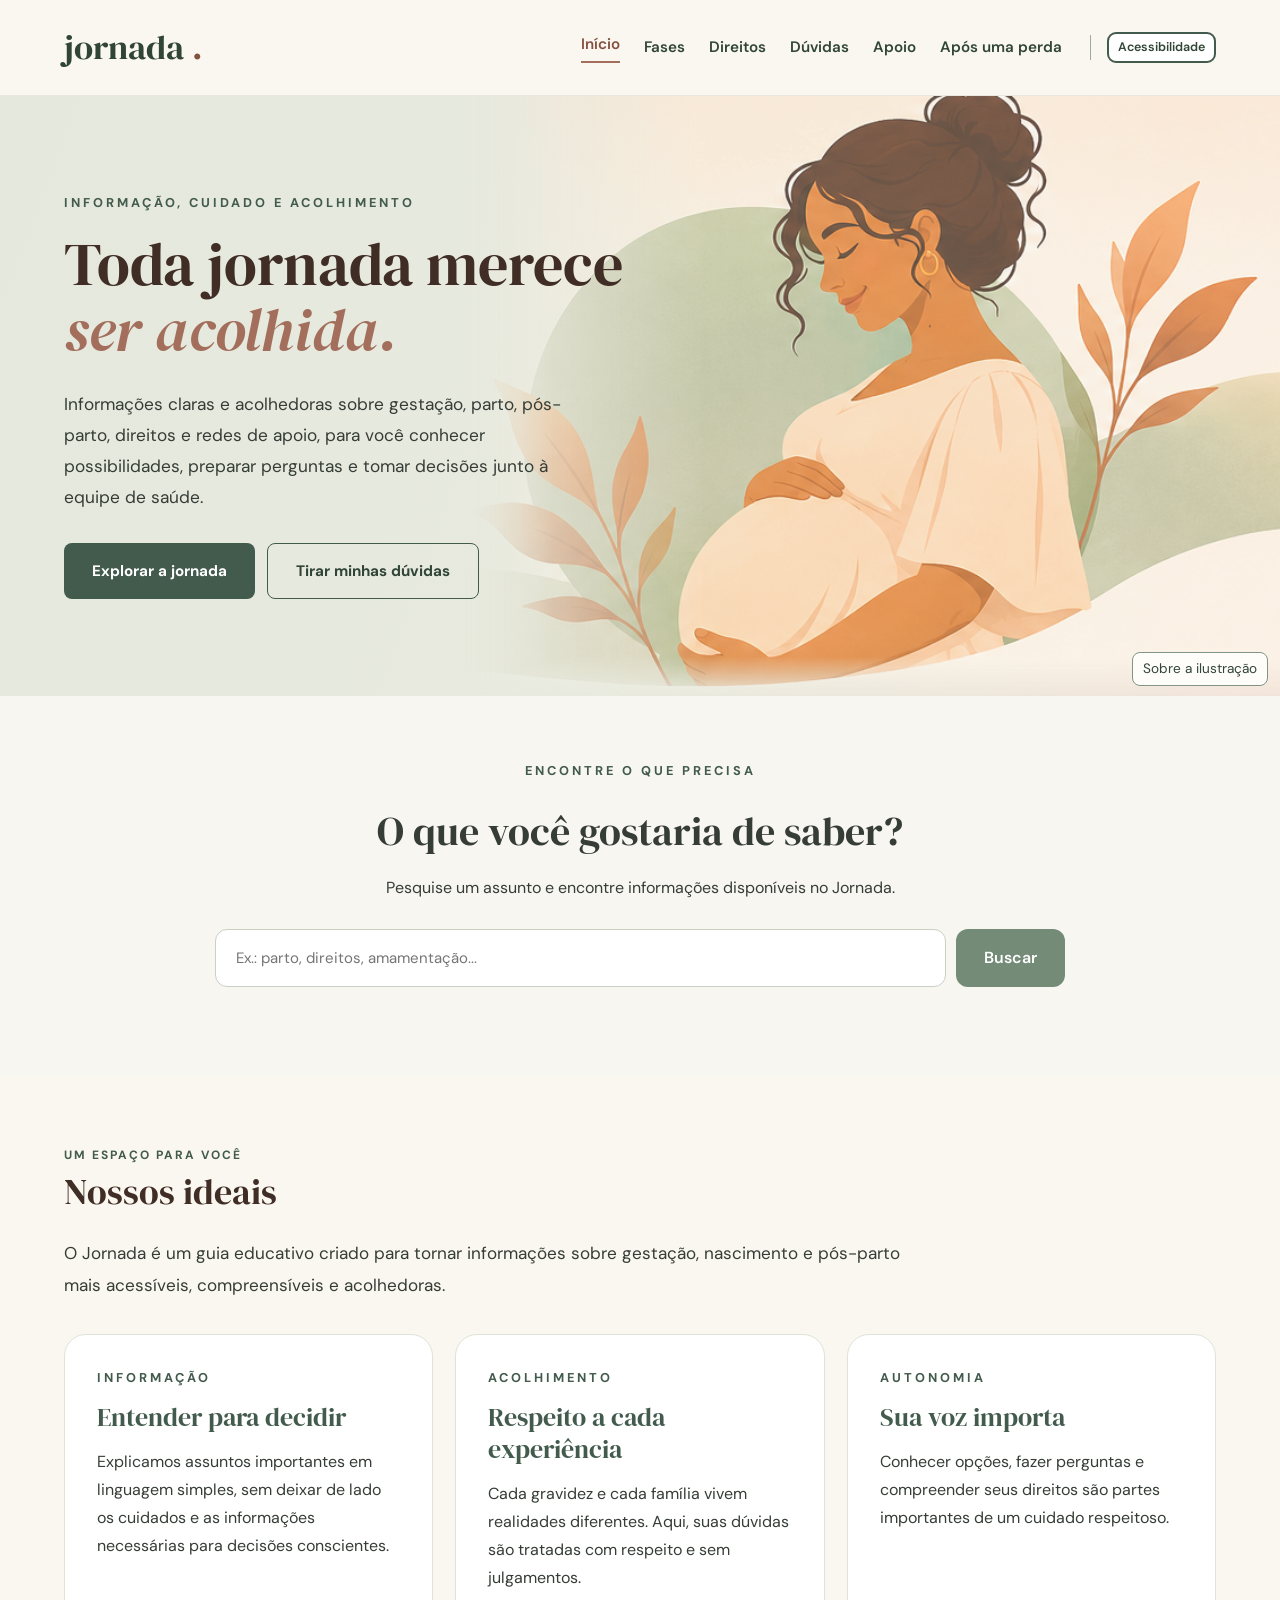
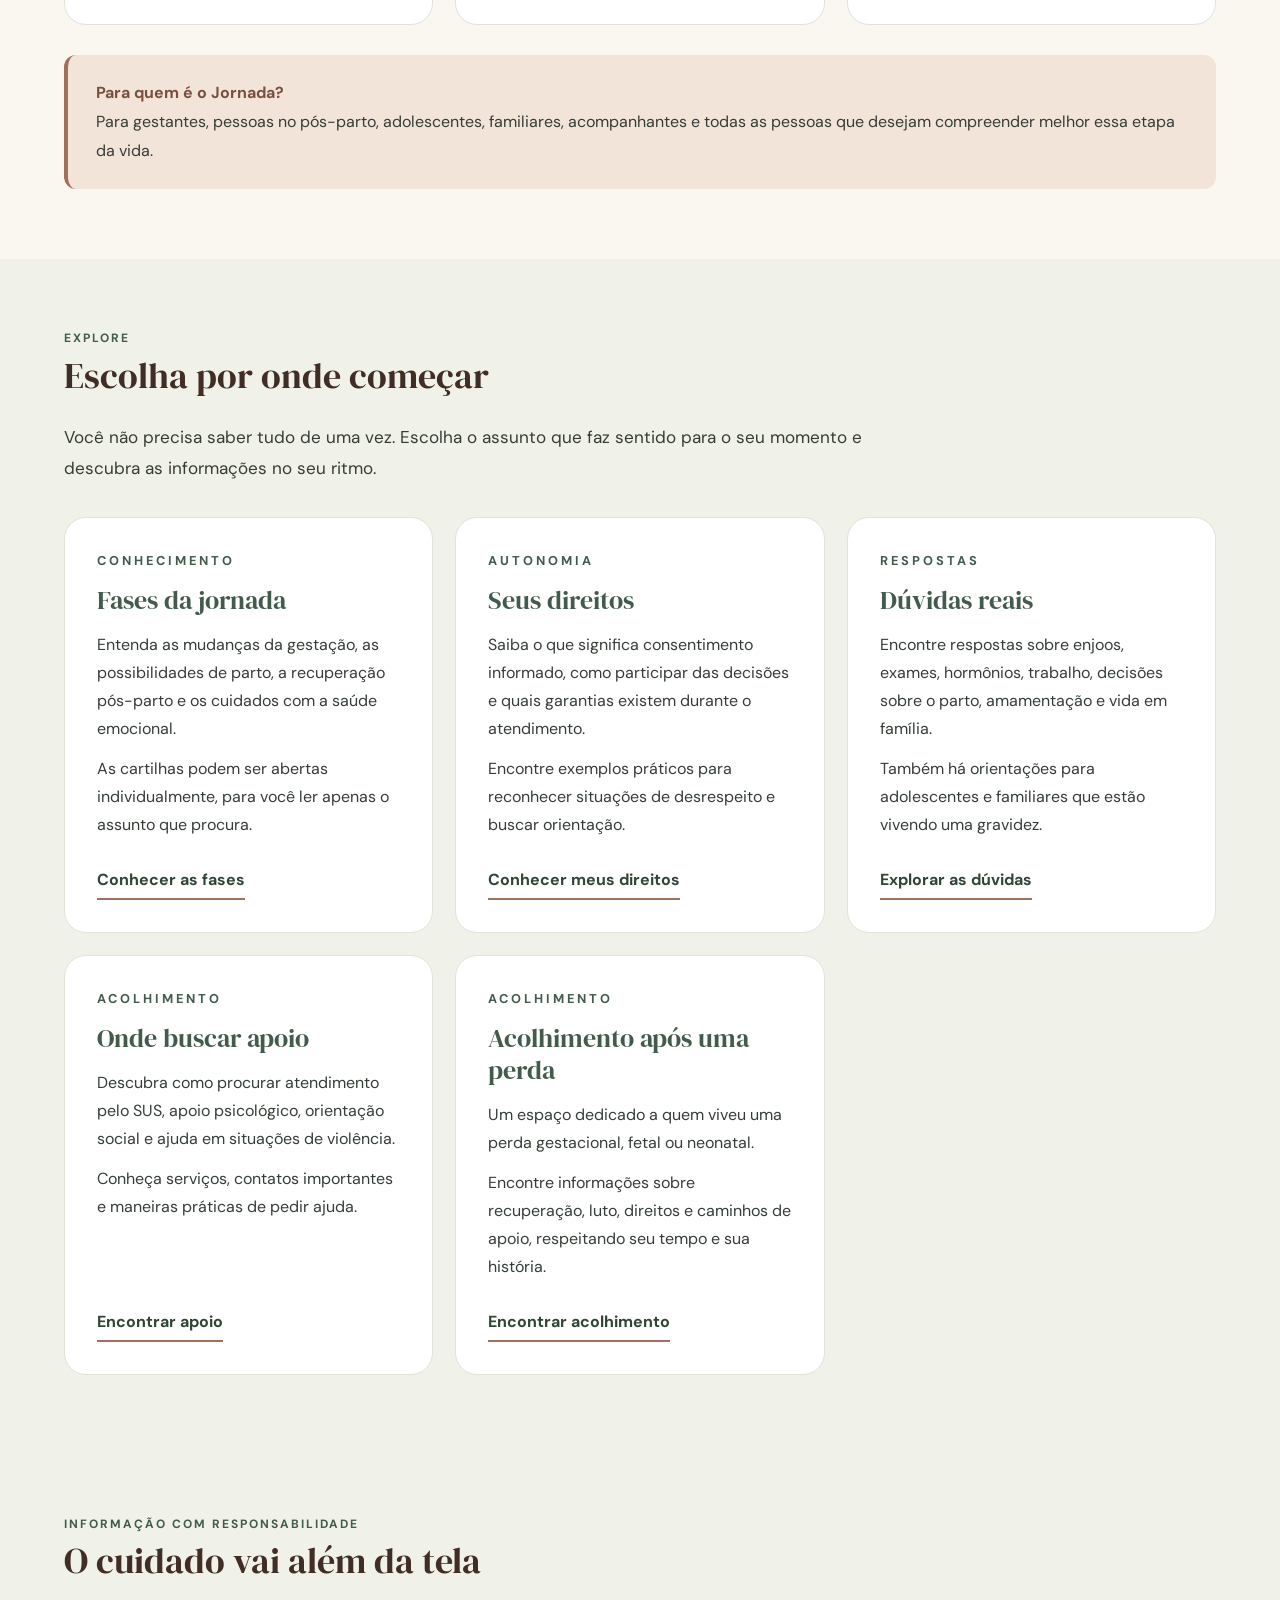
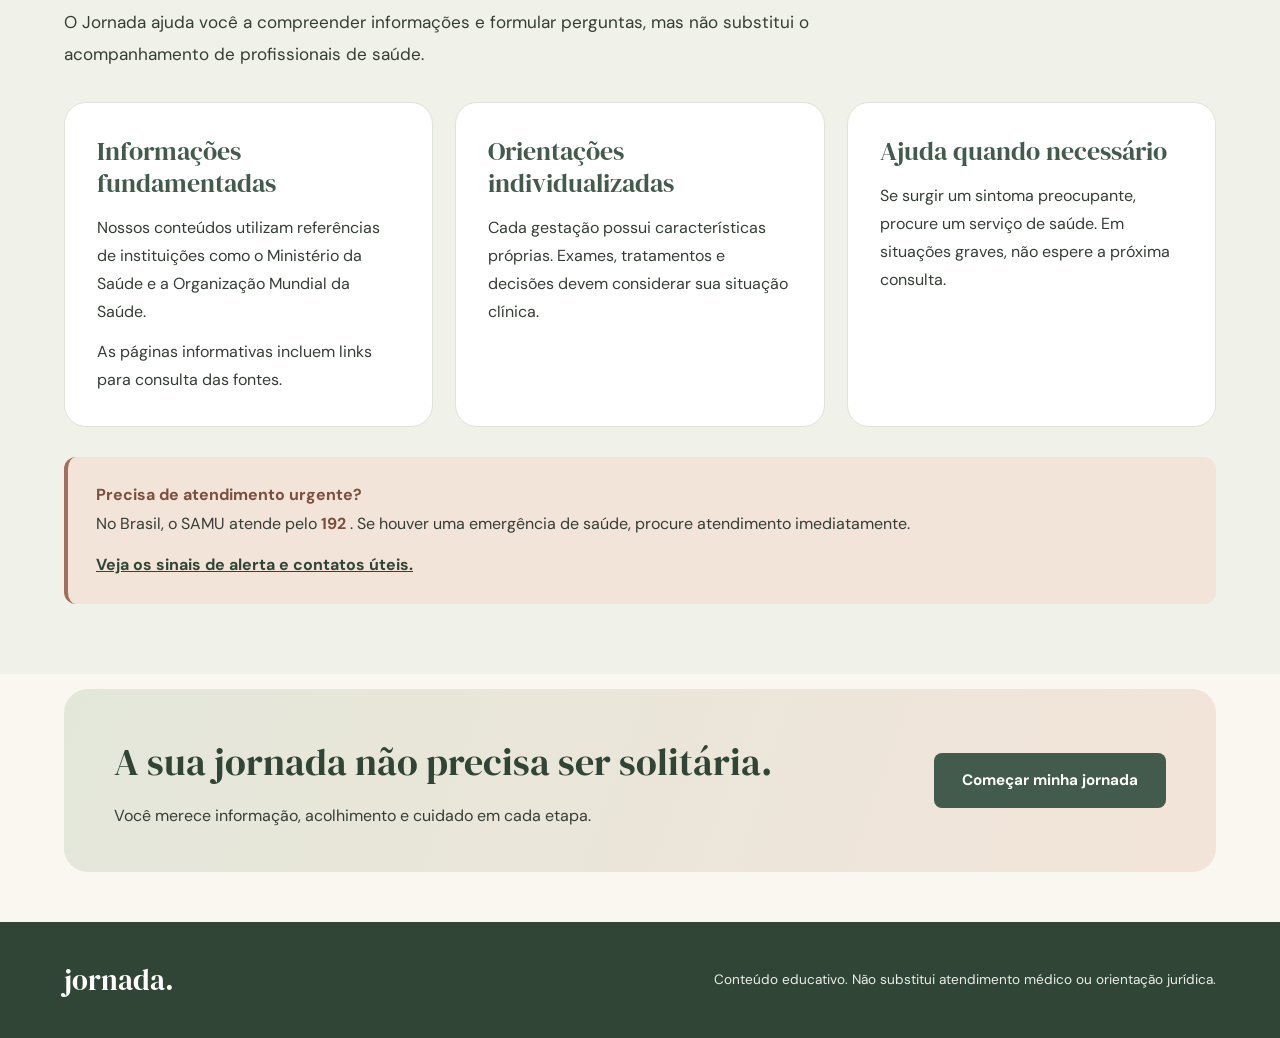
==== index.html @ 292ba628 "Add files via upload" ====
<!DOCTYPE html>
<html lang="pt-BR">
 <head>
  <meta charset="utf-8"/>
  <meta content="width=device-width, initial-scale=1.0" name="viewport"/>
  <meta content="Jornada: um espa&ccedil;o acolhedor para entender a gesta&ccedil;&atilde;o, o parto, o p&oacute;s-parto, conhecer seus direitos e encontrar apoio." name="description"/>
  <title>
   Jornada | Informa&ccedil;&atilde;o e acolhimento
  </title>
  <link href="https://fonts.googleapis.com" rel="preconnect"/>
  <link crossorigin="" href="https://fonts.gstatic.com" rel="preconnect"/>
  <link href="https://fonts.googleapis.com/css2?family=DM+Sans:wght@400;500;600;700&amp;family=DM+Serif+Display:ital@0;1&amp;display=swap" rel="stylesheet"/>
  <link href="css/style.css" rel="stylesheet"/>
  <script defer="" src="js/main.js">
  </script>
 </head>
 <body>
  <a class="pular-conteudo" href="#conteudo">
   Pular para o conte&uacute;do
  </a>
  <header class="topo">
   <div class="container cabecalho">
    <a class="logo" href="index.html">
     jornada
     <span>
      .
     </span>
    </a>
    <nav aria-label="Menu principal" class="menu">
     <a aria-current="page" href="index.html">
      In&iacute;cio
     </a>
     <a href="fases.html">
      Fases
     </a>
     <a href="direitos.html">
      Direitos
     </a>
     <a href="duvidas.html">
      D&uacute;vidas
     </a>
     <a href="apoio.html">
      Apoio
     </a>
     <a href="perda.html">
      Ap&oacute;s uma perda
     </a>
    </nav>
    <button aria-controls="painel-acessibilidade" aria-expanded="false" class="botao-acessibilidade" type="button">
     Acessibilidade
    </button>
   </div>
  </header>
  <section aria-label="Prefer&ecirc;ncias de acessibilidade" class="painel-acessibilidade" hidden="" id="painel-acessibilidade">
   <div class="container painel-acessibilidade-conteudo">
    <strong>
     Prefer&ecirc;ncias de acessibilidade
    </strong>
    <div class="painel-acessibilidade-opcoes">
     <button data-tamanho="normal" type="button">
      Texto normal
     </button>
     <button data-tamanho="maior" type="button">
      Texto maior
     </button>
     <button data-tamanho="extra" type="button">
      Texto extra
     </button>
     <button aria-pressed="false" id="alternar-contraste" type="button">
      Alto contraste
     </button>
    </div>
   </div>
  </section>
  <main id="conteudo">
   <section class="hero">
    <details class="descricao-ilustracao">
     <summary>
      Sobre a ilustra&ccedil;&atilde;o
     </summary>
     <p>
      Ilustra&ccedil;&atilde;o em aquarela sobre cuidado e maternidade.
     </p>
    </details>

    <div class="container hero-conteudo">
     <div class="hero-texto">
      <p class="etiqueta">
       INFORMA&Ccedil;&Atilde;O, CUIDADO E ACOLHIMENTO
      </p>
      <h1>
       Toda jornada merece
       <em>
        ser acolhida.
       </em>
      </h1>
      <p class="hero-descricao">
       Informa&ccedil;&otilde;es claras e acolhedoras sobre gesta&ccedil;&atilde;o, parto, p&oacute;s-parto, direitos e redes de apoio, para voc&ecirc; conhecer possibilidades, preparar perguntas e tomar decis&otilde;es junto &agrave; equipe de sa&uacute;de.
      </p>
      <div class="hero-botoes">
       <a class="botao botao-primario" href="fases.html">
        Explorar a jornada
       </a>
       <a class="botao botao-secundario" href="duvidas.html">
        Tirar minhas d&uacute;vidas
       </a>
      </div>
     </div>

     <div class="hero-imagem">
      <img alt="Ilustra&ccedil;&atilde;o acolhedora que representa a maternidade e o cuidado durante a jornada." src="assets/ilustracao-jornada.png" title="Ilustra&ccedil;&atilde;o em aquarela sobre cuidado e maternidade."/>
     </div>
    </div>
   </section>

   <section aria-labelledby="titulo-busca" class="secao-busca">
    <div class="container busca-conteudo">
     <p class="etiqueta">
      ENCONTRE O QUE PRECISA
     </p>
     <h2 id="titulo-busca">
      O que voc&ecirc; gostaria de saber?
     </h2>
     <p>
      Pesquise um assunto e encontre informa&ccedil;&otilde;es
          dispon&iacute;veis no Jornada.
     </p>
     <form class="form-busca" id="form-busca" role="search">
      <label class="sr-only" for="campo-busca">
       Pesquisar assuntos
      </label>
      <input autocomplete="off" id="campo-busca" name="busca" placeholder="Ex.: parto, direitos, amamenta&ccedil;&atilde;o..." required="" type="search"/>
      <button type="submit">
       Buscar
      </button>
     </form>
     <div aria-live="polite" class="resultados-busca" id="resultados-busca">
     </div>
    </div>
   </section>

   <section class="secao-interna" id="sobre">
    <div class="container">
     <div class="titulo-secao">
      <div>
       <p class="etiqueta">
        UM ESPA&Ccedil;O PARA VOC&Ecirc;
       </p>
       <h2>
        Nossos ideais
       </h2>
      </div>
     </div>
     <p class="introducao-secao">
      O Jornada &eacute; um guia educativo criado
          para tornar informa&ccedil;&otilde;es sobre gesta&ccedil;&atilde;o,
          nascimento e p&oacute;s-parto mais acess&iacute;veis,
          compreens&iacute;veis e acolhedoras.
     </p>
     <div class="grade-interna">
      <article class="card-interno">
       <p class="etiqueta">
        INFORMA&Ccedil;&Atilde;O
       </p>
       <h3>
        Entender para decidir
       </h3>
       <p>
        Explicamos assuntos importantes
              em linguagem simples, sem deixar
              de lado os cuidados e as informa&ccedil;&otilde;es
              necess&aacute;rias para decis&otilde;es conscientes.
       </p>
      </article>

      <article class="card-interno">
       <p class="etiqueta">
        ACOLHIMENTO
       </p>
       <h3>
        Respeito a cada experi&ecirc;ncia
       </h3>
       <p>
        Cada gravidez e cada fam&iacute;lia
              vivem realidades diferentes.
              Aqui, suas d&uacute;vidas s&atilde;o tratadas
              com respeito e sem julgamentos.
       </p>
      </article>

      <article class="card-interno">
       <p class="etiqueta">
        AUTONOMIA
       </p>
       <h3>
        Sua voz importa
       </h3>
       <p>
        Conhecer op&ccedil;&otilde;es, fazer perguntas
              e compreender seus direitos
              s&atilde;o partes importantes
              de um cuidado respeitoso.
       </p>
      </article>
     </div>

     <div class="nota-interna">
      <strong>
       Para quem &eacute; o Jornada?
      </strong>
      <p>
       Para gestantes, pessoas no p&oacute;s-parto,
            adolescentes, familiares, acompanhantes
            e todas as pessoas que desejam compreender
            melhor essa etapa da vida.
      </p>
     </div>
    </div>
   </section>

   <section class="secao-interna secao-fundo" id="explorar">
    <div class="container">
     <div class="titulo-secao">
      <div>
       <p class="etiqueta">
        EXPLORE
       </p>
       <h2>
        Escolha por onde come&ccedil;ar
       </h2>
      </div>
     </div>
     <p class="introducao-secao">
      Voc&ecirc; n&atilde;o precisa saber tudo de uma vez.
          Escolha o assunto que faz sentido
          para o seu momento e descubra
          as informa&ccedil;&otilde;es no seu ritmo.
     </p>
     <div class="grade-interna">
      <article class="card-interno">
       <p class="etiqueta">
        CONHECIMENTO
       </p>
       <h3>
        Fases da jornada
       </h3>
       <p>
        Entenda as mudan&ccedil;as da gesta&ccedil;&atilde;o,
              as possibilidades de parto,
              a recupera&ccedil;&atilde;o p&oacute;s-parto
              e os cuidados com a sa&uacute;de emocional.
       </p>
       <p>
        As cartilhas podem ser abertas
              individualmente, para voc&ecirc; ler
              apenas o assunto que procura.
       </p>
       <a class="link-interno" href="fases.html">
        Conhecer as fases
       </a>
      </article>

      <article class="card-interno">
       <p class="etiqueta">
        AUTONOMIA
       </p>
       <h3>
        Seus direitos
       </h3>
       <p>
        Saiba o que significa consentimento
              informado, como participar
              das decis&otilde;es e quais garantias
              existem durante o atendimento.
       </p>
       <p>
        Encontre exemplos pr&aacute;ticos
              para reconhecer situa&ccedil;&otilde;es
              de desrespeito e buscar orienta&ccedil;&atilde;o.
       </p>
       <a class="link-interno" href="direitos.html">
        Conhecer meus direitos
       </a>
      </article>

      <article class="card-interno">
       <p class="etiqueta">
        RESPOSTAS
       </p>
       <h3>
        D&uacute;vidas reais
       </h3>
       <p>
        Encontre respostas sobre enjoos,
              exames, horm&ocirc;nios, trabalho,
              decis&otilde;es sobre o parto,
              amamenta&ccedil;&atilde;o e vida em fam&iacute;lia.
       </p>
       <p>
        Tamb&eacute;m h&aacute; orienta&ccedil;&otilde;es para
              adolescentes e familiares
              que est&atilde;o vivendo uma gravidez.
       </p>
       <a class="link-interno" href="duvidas.html">
        Explorar as d&uacute;vidas
       </a>
      </article>

      <article class="card-interno">
       <p class="etiqueta">
        ACOLHIMENTO
       </p>
       <h3>
        Onde buscar apoio
       </h3>
       <p>
        Descubra como procurar atendimento
              pelo SUS, apoio psicol&oacute;gico,
              orienta&ccedil;&atilde;o social e ajuda
              em situa&ccedil;&otilde;es de viol&ecirc;ncia.
       </p>
       <p>
        Conhe&ccedil;a servi&ccedil;os, contatos
              importantes e maneiras pr&aacute;ticas
              de pedir ajuda.
       </p>
       <a class="link-interno" href="apoio.html">
        Encontrar apoio
       </a>
      </article>

      <article class="card-interno">
       <p class="etiqueta">
        ACOLHIMENTO
       </p>
       <h3>
        Acolhimento ap&oacute;s uma perda
       </h3>
       <p>
        Um espa&ccedil;o dedicado a quem viveu
              uma perda gestacional, fetal ou neonatal.
       </p>
       <p>
        Encontre informa&ccedil;&otilde;es sobre recupera&ccedil;&atilde;o,
              luto, direitos e caminhos de apoio,
              respeitando seu tempo e sua hist&oacute;ria.
       </p>
       <a class="link-interno" href="perda.html">
        Encontrar acolhimento
       </a>
      </article>
     </div>
    </div>
   </section>

   <section class="secao-interna secao-fundo" id="cuidados">
    <div class="container">
     <div class="titulo-secao">
      <div>
       <p class="etiqueta">
        INFORMA&Ccedil;&Atilde;O COM RESPONSABILIDADE
       </p>
       <h2>
        O cuidado vai al&eacute;m da tela
       </h2>
      </div>
     </div>
     <p class="introducao-secao">
      O Jornada ajuda voc&ecirc; a compreender
          informa&ccedil;&otilde;es e formular perguntas,
          mas n&atilde;o substitui o acompanhamento
          de profissionais de sa&uacute;de.
     </p>
     <div class="grade-interna">
      <article class="card-interno">
       <h3>
        Informa&ccedil;&otilde;es fundamentadas
       </h3>
       <p>
        Nossos conte&uacute;dos utilizam
              refer&ecirc;ncias de institui&ccedil;&otilde;es
              como o Minist&eacute;rio da Sa&uacute;de
              e a Organiza&ccedil;&atilde;o Mundial da Sa&uacute;de.
       </p>
       <p>
        As p&aacute;ginas informativas incluem
              links para consulta das fontes.
       </p>
      </article>

      <article class="card-interno">
       <h3>
        Orienta&ccedil;&otilde;es individualizadas
       </h3>
       <p>
        Cada gesta&ccedil;&atilde;o possui caracter&iacute;sticas
              pr&oacute;prias. Exames, tratamentos
              e decis&otilde;es devem considerar
              sua situa&ccedil;&atilde;o cl&iacute;nica.
       </p>
      </article>

      <article class="card-interno">
       <h3>
        Ajuda quando necess&aacute;rio
       </h3>
       <p>
        Se surgir um sintoma preocupante,
              procure um servi&ccedil;o de sa&uacute;de.
              Em situa&ccedil;&otilde;es graves, n&atilde;o espere
              a pr&oacute;xima consulta.
       </p>
      </article>
     </div>

     <div class="nota-interna">
      <strong>
       Precisa de atendimento urgente?
      </strong>
      <p>
       No Brasil, o SAMU atende pelo
       <strong>
        192
       </strong>
       .
            Se houver uma emerg&ecirc;ncia de sa&uacute;de,
            procure atendimento imediatamente.
      </p>
      <p>
       <a href="apoio.html#urgencias">
        Veja os sinais de alerta e contatos &uacute;teis.
       </a>
      </p>
     </div>
    </div>
   </section>

   <section class="faixa-acolhimento">
    <div class="container faixa-conteudo">
     <div>
      <h2>
       A sua jornada n&atilde;o precisa ser solit&aacute;ria.
      </h2>
      <p>
       Voc&ecirc; merece informa&ccedil;&atilde;o,
            acolhimento e cuidado
            em cada etapa.
      </p>
     </div>
     <a class="botao botao-primario" href="fases.html">
      Come&ccedil;ar minha jornada
     </a>
    </div>
   </section>
  </main>
  <footer class="rodape">
   <div class="container">
    <p class="rodape-logo">
     jornada.
    </p>
    <p>
     Conte&uacute;do educativo. N&atilde;o substitui
        atendimento m&eacute;dico ou orienta&ccedil;&atilde;o jur&iacute;dica.
    </p>
   </div>
  </footer>
  <button aria-label="Voltar ao topo da p&aacute;gina" class="voltar-topo" id="voltar-topo" title="Voltar ao topo" type="button">
   <svg aria-hidden="true" fill="none" height="22" stroke="currentColor" stroke-linecap="round" stroke-linejoin="round" stroke-width="2" viewbox="0 0 24 24" width="22">
    <path d="M12 19V5">
    </path>
    <path d="m5 12 7-7 7 7">
    </path>
   </svg>
  </button>
 </body>
</html>
---- css/style.css ----
@import url('https://fonts.googleapis.com/css2?family=DM+Sans:wght@400;500;600;700&family=DM+Serif+Display&display=swap');

:root {

  --creme: #FAF7F0;

  --verde: #425B4D;

  --verde-escuro: #304536;

  --verde-claro: #E5E8DD;

  --argila: #A36F5C;

  --argila-clara: #F3E4D9;

  --texto: #353D36;

  --branco: #FFFFFF;

}

* {

  margin: 0;

  padding: 0;

  box-sizing: border-box;

}

html {

  scroll-behavior: smooth;

}

body {

  font-family: 'DM Sans', Arial, sans-serif;

  background: var(--creme);

  color: var(--texto);

  line-height: 1.6;

}

a {

  color: inherit;

}

button,

a,

summary {

  -webkit-tap-highlight-color: transparent;

}

a:focus-visible,

button:focus-visible,

summary:focus-visible {

  outline: 3px solid var(--argila);

  outline-offset: 4px;

}

.container {

  width: 90%;

  max-width: 1320px;

  margin: 0 auto;

}

.pular-conteudo {

  position: absolute;

  top: -100px;

  left: 15px;

  z-index: 1000;

  padding: 12px 18px;

  background: var(--verde-escuro);

  color: var(--branco);

  border-radius: 8px;

}

.pular-conteudo:focus {

  top: 15px;

}

/* Cabeçalho */

.topo {

  background: var(--creme);

  border-bottom: 1px solid #E9E7DE;

}

.cabecalho {

  display: flex;

  align-items: center;

  justify-content: space-between;

  gap: 30px;

  min-height: 95px;

}

.logo {

  font-family: 'DM Serif Display', Georgia, serif;

  font-size: 2.2rem;

  color: var(--verde-escuro);

  text-decoration: none;

  white-space: nowrap;

}

.logo span {

  color: var(--argila);

}

.menu {

  display: flex;

  align-items: center;

  flex-wrap: wrap;

  gap: 35px;

}

.menu a {

  font-size: 0.95rem;

  font-weight: 600;

  color: var(--verde-escuro);

  text-decoration: none;

  transition: color 0.2s;

}

.menu a:hover,

.menu a[aria-current="page"] {

  color: var(--argila);

}

.menu a[aria-current="page"] {

  border-bottom: 2px solid var(--argila);

  padding-bottom: 4px;

}

/* Elementos compartilhados */

.etiqueta {

  color: var(--verde);

  font-size: 0.8rem;

  font-weight: 700;

  letter-spacing: 3px;

  text-transform: uppercase;

  margin-bottom: 18px;

}

.botao {

  display: inline-flex;

  align-items: center;

  justify-content: center;

  padding: 15px 28px;

  border-radius: 8px;

  font-size: 0.95rem;

  font-weight: 700;

  text-decoration: none;

  transition: background 0.2s, transform 0.2s;

}

.botao:hover {

  transform: translateY(-2px);

}

.botao-primario {

  background: var(--verde);

  color: var(--branco);

}

.botao-primario:hover {

  background: var(--verde-escuro);

}

/* Utilitários e botões compartilhados */
.sr-only {
  position: absolute;
  width: 1px;
  height: 1px;
  padding: 0;
  margin: -1px;
  overflow: hidden;
  clip: rect(0, 0, 0, 0);
  white-space: nowrap;
  border: 0;
}

.botao-secundario {
  border: 1px solid var(--verde);
  background: transparent;
  color: var(--verde-escuro);
}

.botao-secundario:hover {
  background: rgba(255, 255, 255, 0.55);
}

.hero-botoes {
  display: flex;
  flex-wrap: wrap;
  gap: 12px;
  margin-top: 30px;
}

/* Página inicial:apresentação */

.hero {

  background: linear-gradient(

    110deg,

    #E5E8DD 0%,

    #E8EADF 55%,

    #F3E4D9 100%

  );

  overflow: hidden;

}

.hero-conteudo {

  display: grid;

  grid-template-columns: 1fr 1fr;

  align-items: center;

  min-height: 520px;

  gap: 0;

}

.hero-texto {

  position: relative;

  z-index: 2;

  padding: 65px 0;

}

.hero-texto h1 {

  max-width: 680px;

  margin-bottom: 25px;

  font-family: 'DM Serif Display', Georgia, serif;

  font-size: clamp(3.1rem, 5vw, 5rem);

  font-weight: 400;

  line-height: 1.1;

  color: #402D25;

}

.hero-texto h1 em {

  color: var(--argila);

  font-weight: 400;

}

.hero-descricao {

  max-width: 540px;

  margin-bottom: 30px;

  font-size: 1.08rem;

  line-height: 1.8;

}

.hero-imagem {

  position: relative;

  align-self: stretch;

  min-height: 590px;

  margin-right: calc((1120px - 100vw) / 2);

}

.hero-imagem img {

  position: absolute;

  top: 0;

  right: 0;

  width: auto;

  height: 100%;

  max-width: none;

  max-height: none;

  object-fit: contain;

  transform: none;

  -webkit-mask-image: linear-gradient(

    to right,

    transparent 0%,

    black 30%,

    black 100%

  );

  mask-image: linear-gradient(

    to right,

    transparent 0%,

    black 30%,

    black 100%

  );

}

@media (max-width: 1320px) {

  .hero-imagem {

    margin-right: -5.56vw;

  }

}

/* Página inicial: caminhos */

.secao-caminhos {

  padding: 80px 0;

}

.grade-inicial {

  display: grid;

  grid-template-columns: repeat(4, minmax(0, 1fr));

  gap: 22px;

}

.card-inicial {

  display: flex;

  flex-direction: column;

  min-height: 260px;

  padding: 30px;

  border-radius: 22px;

  text-decoration: none;

  transition: transform 0.2s, box-shadow 0.2s;

}

.card-inicial:hover {

  transform: translateY(-5px);

  box-shadow: 0 12px 25px rgba(48, 69, 54, 0.1);

}

.card-verde {

  background: var(--verde-claro);

}

.card-argila {

  background: var(--argila-clara);

}

.card-icone {

  display: inline-flex;

  align-items: center;

  justify-content: center;

  width: 48px;

  height: 48px;

  margin-bottom: 30px;

  border-radius: 14px;

  background: rgba(255, 255, 255, 0.55);

  color: var(--verde-escuro);

  font-size: 1.5rem;

}

.card-conteudo h2,

.card-conteudo h3 {

  margin-bottom: 12px;

  font-family: 'DM Serif Display', Georgia, serif;

  font-size: 1.65rem;

  font-weight: 400;

  color: var(--verde-escuro);

}

.card-conteudo p {

  font-size: 0.95rem;

  line-height: 1.7;

}

/* Apresentação das páginas internas */

.pagina-apresentacao {

  padding: 80px 0;

  background: linear-gradient(

    115deg,

    var(--verde-claro),

    #F5EAE0

  );

}

.pagina-apresentacao h1 {

  max-width: 900px;

  margin-bottom: 24px;

  font-family: 'DM Serif Display', Georgia, serif;

  font-size: clamp(2.8rem, 5vw, 4.6rem);

  font-weight: 400;

  line-height: 1.15;

  color: #402D25;

}

.pagina-apresentacao h1 em {

  color: var(--argila);

  font-weight: 400;

}

.pagina-apresentacao p:last-child {

  max-width: 750px;

  font-size: 1.08rem;

  line-height: 1.8;

}

/* Seções das páginas internas */

.secao-interna {

  padding: 70px 0;

  scroll-margin-top: 25px;

}

.secao-fundo {

  background: #F0F1E8;

}

.titulo-secao {

  display: flex;

  align-items: center;

  gap: 22px;

  margin-bottom: 25px;

}

.numero-secao {

  display: flex;

  align-items: center;

  justify-content: center;

  flex-shrink: 0;

  width: 68px;

  height: 68px;

  border-radius: 50%;

  background: var(--verde-claro);

  color: var(--verde);

  font-family: 'DM Serif Display', Georgia, serif;

  font-size: 1.8rem;

}

.titulo-secao .etiqueta {

  margin-bottom: 5px;

  font-size: 0.75rem;

  letter-spacing: 2px;

}

.titulo-secao h2 {

  font-family: 'DM Serif Display', Georgia, serif;

  font-size: clamp(2rem, 3.5vw, 3rem);

  font-weight: 400;

  line-height: 1.2;

  color: #402D25;

}

.introducao-secao {

  max-width: 850px;

  margin-bottom: 32px;

  font-size: 1.07rem;

  line-height: 1.85;

}

.grade-interna {

  display: grid;

  grid-template-columns: repeat(3, 1fr);

  gap: 22px;

}

.card-interno {

  padding: 32px;

  border: 1px solid #DFE4D9;

  border-radius: 22px;

  background: var(--branco);

}

.card-interno h3 {

  margin-bottom: 15px;

  font-family: 'DM Serif Display', Georgia, serif;

  font-size: 1.6rem;

  font-weight: 400;

  line-height: 1.25;

  color: var(--verde);

}

.card-interno p {

  margin-bottom: 12px;

  line-height: 1.75;

}

.card-interno p:last-child {

  margin-bottom: 0;

}

.card-interno strong {

  color: var(--verde-escuro);

}

.nota-interna {

  margin-top: 30px;

  padding: 24px 28px;

  border-left: 4px solid var(--argila);

  border-radius: 12px;

  background: var(--argila-clara);

  line-height: 1.8;

}

.nota-interna strong {

  color: #79503F;

}

.nota-interna a {

  color: var(--verde-escuro);

  font-weight: 700;

}

.link-interno {

  display: inline-flex;

  align-items: center;

  gap: 12px;

  width: fit-content;

  margin-top: 25px;

  padding-bottom: 5px;

  border-bottom: 2px solid var(--argila);

  color: var(--verde-escuro);

  font-weight: 700;

  text-decoration: none;

}

.link-interno:hover {

  color: var(--argila);

}

.card-interno .link-interno {

  margin-top: 12px;

}

/* Navegação da página Fases */

.navegacao-fases {

  display: flex;

  flex-wrap: wrap;

  gap: 14px;

}

.navegacao-fases a {

  padding: 12px 22px;

  border: 1px solid #C7D0C4;

  border-radius: 30px;

  background: var(--branco);

  color: var(--verde-escuro);

  font-weight: 600;

  text-decoration: none;

  transition: background 0.2s, color 0.2s;

}

.navegacao-fases a:hover {

  background: var(--verde);

  color: var(--branco);

}

/* Perguntas frequentes */

.lista-duvidas {

  display: grid;

  gap: 16px;

  max-width: 1000px;

}

.duvida {

  border: 1px solid #DFE4D9;

  border-radius: 18px;

  background: var(--branco);

  overflow: hidden;

}

.duvida summary {

  position: relative;

  padding: 24px 65px 24px 28px;

  color: var(--verde-escuro);

  font-size: 1.05rem;

  font-weight: 700;

  cursor: pointer;

  list-style: none;

}

.duvida summary::-webkit-details-marker {

  display: none;

}

.duvida summary::after {

  content: "+";

  position: absolute;

  top: 50%;

  right: 28px;

  transform: translateY(-50%);

  color: var(--argila);

  font-size: 1.7rem;

  font-weight: 400;

}

.duvida[open] summary::after {

  content: "−";

}

.duvida[open] summary {

  border-bottom: 1px solid #E9E7DE;

}

.duvida-resposta {

  padding: 22px 28px 28px;

  line-height: 1.8;

}

.duvida-resposta p + p {

  margin-top: 15px;

}

.duvida-resposta a {

  color: var(--verde-escuro);

  font-weight: 700;

}

/* Faixa de acolhimento */

.faixa-acolhimento {

  padding: 15px 0 50px;

}

.faixa-conteudo {

  display: flex;

  align-items: center;

  justify-content: space-between;

  gap: 30px;

  padding: 42px 50px;

  border-radius: 24px;

  background: linear-gradient(

    110deg,

    #E3E7DA,

    #F3E4D9

  );

}

.faixa-conteudo h2 {

  margin-bottom: 10px;

  font-family: 'DM Serif Display', Georgia, serif;

  font-size: clamp(1.7rem, 3vw, 2.5rem);

  font-weight: 400;

  color: var(--verde-escuro);

}

.faixa-conteudo p {

  max-width: 650px;

  line-height: 1.75;

}

.faixa-conteudo .botao {

  flex-shrink: 0;

}

/* Rodapé */

.rodape {

  padding: 35px 0;

  background: var(--verde-escuro);

  color: var(--branco);

}

.rodape .container {

  display: flex;

  align-items: center;

  justify-content: space-between;

  gap: 30px;

}

.rodape-logo {

  font-family: 'DM Serif Display', Georgia, serif;

  font-size: 1.8rem;

}

.rodape p:last-child {

  font-size: 0.85rem;

  opacity: 0.9;

}

/* Responsividade */

@media (max-width: 1050px) {

  .hero-conteudo {

    grid-template-columns: 1fr 1fr;

  }

  .hero-texto h1 {

    font-size: clamp(2.8rem, 5vw, 4rem);

  }

  .grade-inicial {

    grid-template-columns: repeat(2, minmax(0, 1fr));

  }

  .grade-interna {

    grid-template-columns: repeat(2, minmax(0, 1fr));

  }

  .menu {

    gap: 20px;

  }

}

@media (max-width: 700px) {

  .cabecalho {

    flex-direction: column;

    justify-content: center;

    gap: 12px;

    padding: 20px 0;

  }

  .menu {

    justify-content: center;

    gap: 14px 20px;

  }

  .menu a {

    font-size: 0.9rem;

  }

  .hero-conteudo {

    grid-template-columns: 1fr;

    gap: 0;

  }

  .hero-texto {

    padding: 55px 0 25px;

  }

  .hero-texto h1 {

    font-size: clamp(2.8rem, 9vw, 4rem);

  }

  .hero-imagem {

    height: 340px;

  }

  .hero-imagem img {

    max-width: 420px;

  }

  .secao-caminhos {

    padding: 55px 0;

  }

  .grade-inicial,

  .grade-interna {

    grid-template-columns: 1fr;

  }

  .card-inicial {

    min-height: 220px;

  }

  .pagina-apresentacao {

    padding: 55px 0;

  }

  .secao-interna {

    padding: 50px 0;

  }

  .titulo-secao {

    align-items: flex-start;

    gap: 15px;

  }

  .numero-secao {

    width: 52px;

    height: 52px;

    font-size: 1.35rem;

  }

  .card-interno {

    padding: 25px;

  }

  .navegacao-fases {

    gap: 10px;

  }

  .navegacao-fases a {

    padding: 10px 15px;

    font-size: 0.9rem;

  }

  .duvida summary {

    padding: 20px 55px 20px 20px;

  }

  .duvida summary::after {

    right: 20px;

  }

  .duvida-resposta {

    padding: 20px;

  }

  .nota-interna {

    padding: 20px;

  }

  .faixa-conteudo {

    flex-direction: column;

    align-items: flex-start;

    padding: 32px 25px;

  }

  .rodape .container {

    flex-direction: column;

    align-items: flex-start;

    gap: 10px;

  }

}

@media (prefers-reduced-motion: reduce) {

  html {

    scroll-behavior: auto;

  }

  .botao,

  .card-inicial,

  .menu a,

  .navegacao-fases a {

    transition: none;

  }

}

/* Cartilhas interativas do Jornada */

.cartilhas-grade {

  display: grid;

  grid-template-columns: repeat(2, minmax(0, 1fr));

  gap: 20px;

  margin: 28px 0;

  align-items: start;

}

.cartilha {

  background: #fffdf9;

  border: 1px solid #dce2d7;

  border-radius: 18px;

  overflow: hidden;

  box-shadow: 0 4px 18px rgba(54, 69, 52, 0.04);

}

.cartilha[open] {

  border-color: #aabca7;

}

.cartilha-titulo {

  display: flex;

  align-items: center;

  justify-content: space-between;

  gap: 16px;

  padding: 24px;

  cursor: pointer;

  list-style: none;

}

.cartilha-titulo::-webkit-details-marker {

  display: none;

}

.cartilha-titulo strong {

  display: block;

  color: #3f5744;

  font-size: 1.1rem;

  line-height: 1.4;

  margin-bottom: 7px;

}

.cartilha-titulo small {

  display: block;

  color: #6c786d;

  font-size: 0.9rem;

  line-height: 1.6;

}

.cartilha-icone {

  display: grid;

  place-items: center;

  flex-shrink: 0;

  width: 34px;

  height: 34px;

  border-radius: 50%;

  background: #e8ede5;

  color: #536c55;

  font-size: 1.5rem;

  transition: transform 0.2s ease;

}

.cartilha[open] .cartilha-icone {

  transform: rotate(45deg);

}

.cartilha-conteudo {

  border-top: 1px solid #edf0e9;

  padding: 8px 24px 26px;

  line-height: 1.8;

  color: #49544a;

}

.cartilha-conteudo h4 {

  margin: 22px 0 8px;

  color: #4e6952;

  font-size: 1rem;

}

.cartilha-conteudo p,

.cartilha-conteudo ul {

  margin: 0 0 14px;

}

.cartilha-conteudo ul {

  padding-left: 22px;

}

.cartilha-conteudo li {

  margin-bottom: 8px;

}

.cartilha-conteudo a,

.fontes-jornada a {

  color: #506c55;

  text-decoration: underline;

  text-underline-offset: 3px;

}

.cartilha-alerta {

  background: #f8ece6;

  border-left: 4px solid #c9917b;

  padding: 14px 16px;

  border-radius: 8px;

  margin: 18px 0;

}

.cartilha-perguntas {

  background: #edf1e9;

  padding: 16px;

  border-radius: 12px;

  margin: 18px 0;

}

.cartilha-fonte {

  margin-top: 22px;

  padding-top: 14px;

  border-top: 1px solid #e4e9df;

  font-size: 0.85rem;

  color: #68746a;

}

.fontes-jornada {

  background: #f4f5ee;

  border-radius: 20px;

  padding: 28px;

  margin-top: 30px;

}

.fontes-jornada li {

  margin-bottom: 12px;

}

.cartilha-titulo:focus-visible {

  outline: 3px solid #6b8a6c;

  outline-offset: -4px;

}

@media (max-width: 760px) {

  .cartilhas-grade {

    grid-template-columns: 1fr;

  }

  .cartilha-titulo {

    padding: 20px;

  }

  .cartilha-conteudo {

    padding: 8px 20px 22px;

  }

}

/* Botão voltar ao topo */

.voltar-topo {

  position: fixed;

  right: 24px;

  bottom: 24px;

  width: 48px;

  height: 48px;

  border: none;

  border-radius: 50%;

  background: #748B78;

  color: #FFFFFF;

  display: flex;

  align-items: center;

  justify-content: center;

  cursor: pointer;

  z-index: 1000;

  box-shadow: 0 4px 14px rgba(0, 0, 0, 0.14);

  opacity: 0;

  visibility: hidden;

  transform: translateY(12px);

  transition:

    opacity 0.25s ease,

    visibility 0.25s ease,

    transform 0.25s ease,

    background 0.25s ease;

}

.voltar-topo.visivel {

  opacity: 1;

  visibility: visible;

  transform: translateY(0);

}

.voltar-topo:hover {

  background: #536D59;

}

.voltar-topo:focus-visible {

  outline: 3px solid #D89A80;

  outline-offset: 4px;

}

@media (max-width: 768px) {

  .voltar-topo {

    right: 16px;

    bottom: 16px;

    width: 44px;

    height: 44px;

  }

}

@media (prefers-reduced-motion: reduce) {

  .voltar-topo {

    transition: none;

  }

}

/* Pesquisa do Jornada */

.secao-busca {

  padding: 65px 0;

  background: #F8F6F1;

}

.busca-conteudo {

  max-width: 850px;

  text-align: center;

}

.busca-conteudo h2 {

  font-family: "DM Serif Display", serif;

  font-size: clamp(28px, 4vw, 40px);

  font-weight: 400;

  margin: 12px 0;

}

.busca-conteudo > p:not(.etiqueta) {

  margin-bottom: 28px;

}

.form-busca {

  display: flex;

  gap: 10px;

  width: 100%;

}

.form-busca input {

  flex: 1;

  min-width: 0;

  padding: 16px 20px;

  border: 1px solid #C9D0C4;

  border-radius: 12px;

  background: #FFFFFF;

  font: inherit;

  font-size: 15px;

}

.form-busca input:focus-visible {

  outline: 3px solid #748B78;

  outline-offset: 2px;

}

.form-busca button {

  padding: 15px 28px;

  border: none;

  border-radius: 12px;

  background: #748B78;

  color: #FFFFFF;

  font: inherit;

  font-weight: 600;

  cursor: pointer;

}

.form-busca button:hover {

  background: #536D59;

}

.resultados-busca {

  margin-top: 24px;

  text-align: left;

}

.resultados-busca:empty {

  display: none;

}

.resultado-item {

  display: block;

  padding: 16px 20px;

  margin-bottom: 10px;

  border: 1px solid #E1E4DC;

  border-radius: 12px;

  background: #FFFFFF;

  color: inherit;

  text-decoration: none;

}

.resultado-item:hover {

  border-color: #748B78;

}

.resultado-item strong {

  display: block;

  margin-bottom: 5px;

}

.resultado-item span {

  font-size: 13px;

  color: #536D59;

}

@media (max-width: 600px) {

  .secao-busca {

    padding: 45px 0;

  }

  .form-busca {

    flex-direction: column;

  }

  .form-busca button {

    width: 100%;

  }

}


/* Ajustes integrados de consistência */
.pagina-apresentacao p:not(.etiqueta) {
  max-width: 750px;
  margin-bottom: 14px;
  font-size: 1.08rem;
  line-height: 1.8;
}

.card-interno {
  display: flex;
  flex-direction: column;
  min-width: 0;
}

.card-interno .link-interno {
  margin-top: auto;
  align-self: flex-start;
  padding-top: 16px;
}

.navegacao-fases {
  margin-bottom: 20px;
}

.cartilha, .duvida {
  min-width: 0;
}

.cartilha-conteudo, .duvida-resposta {
  overflow-wrap: anywhere;
}

.cartilha-conteudo p + p,
.nota-interna p + p {
  margin-top: 12px;
}

.fontes-jornada ul {
  padding-left: 22px;
}

.rodape nav {
  display: flex;
  flex-wrap: wrap;
  gap: 12px 18px;
}

.rodape nav a {
  font-size: 0.9rem;
  text-decoration: none;
}

.rodape nav a:hover {
  text-decoration: underline;
}

@media (max-width: 768px) {
  .topo .container {
    flex-direction: column;
    justify-content: center;
    gap: 16px;
    padding-top: 16px;
    padding-bottom: 16px;
  }

  .topo .menu {
    width: 100%;
    justify-content: center;
    gap: 10px 18px;
  }

  .topo .menu a {
    font-size: 0.85rem;
  }

  .cartilhas-grade {
    grid-template-columns: 1fr;
  }

  .navegacao-fases {
    gap: 8px;
  }

  .navegacao-fases a {
    font-size: 0.85rem;
    line-height: 1.4;
  }
}

@media (max-width: 380px) {
  .topo .menu {
    gap: 8px 12px;
  }

  .topo .menu a {
    font-size: 0.78rem;
  }
}

/* Estilos da página Fases */
.pagina-fases .pagina-apresentacao {
  position: relative; isolation:isolate; overflow:hidden;
  display:flex; align-items:center; min-height:590px;
  padding:65px 0;
  background:linear-gradient(110deg,#E5E8DD 0%,#E8EADF 55%,#F3E4D9 100%);
}

.pagina-fases .pagina-apresentacao > .container {position:relative;z-index:2;}

.pagina-fases .pagina-apresentacao .etiqueta {color:var(--verde);}

.pagina-fases .pagina-apresentacao h1 {
  max-width:620px; margin-bottom:25px;
  font-family:'DM Serif Display',Georgia,serif; font-weight:400;
  line-height:1.1; color:#402D25;
}

.pagina-fases .pagina-apresentacao h1 em {color:var(--argila);font-weight:400;}

.pagina-fases .pagina-apresentacao p:not(.etiqueta) {
  max-width:550px; margin-bottom:30px; font-size:1.08rem;line-height:1.8;
}

.pagina-fases .ornamento-botanico {
  position:absolute;top:0;right:0;height:100%;width:auto;
  max-width:none;object-fit:contain;object-position:right center;
  pointer-events:none;z-index:1;
  -webkit-mask-image:linear-gradient(to right,transparent 0%,black 30%);
  mask-image:linear-gradient(to right,transparent 0%,black 30%);
}

.pagina-fases .navegacao-fases {display:flex;flex-wrap:wrap;gap:12px;margin:0;}

.pagina-fases .navegacao-fases a {
  display:inline-flex;align-items:center;justify-content:center;
  padding:12px 20px;border:1px solid #C7D0C4;border-radius:30px;
  background:#fffdf9;color:var(--verde-escuro);
  font:600 .95rem/1.4 'DM Sans',Arial,sans-serif;text-decoration:none;
  transition:background .2s,color .2s;
}

.pagina-fases .navegacao-fases a:hover {background:var(--verde);color:#fff;}

.pagina-fases .secao-interna {padding:70px 0;scroll-margin-top:25px;}

.pagina-fases .titulo-secao {display:flex;align-items:center;gap:22px;margin-bottom:18px;}

.pagina-fases .numero-secao {
  display:flex;align-items:center;justify-content:center;flex-shrink:0;
  width:68px;height:68px;border-radius:50%;background:var(--verde-claro);
  color:var(--verde);font:400 1.8rem/1 'DM Serif Display',Georgia,serif;
}

.pagina-fases .titulo-secao .etiqueta {margin-bottom:5px;font-size:.75rem;letter-spacing:2px;}

.pagina-fases .titulo-secao h2 {
  font:400 clamp(2rem,3.5vw,3rem)/1.2 'DM Serif Display',Georgia,serif;
  color:#402D25;
}

.pagina-fases .introducao-secao {max-width:850px;margin:0 0 32px;font-size:1.07rem;line-height:1.85;}

.pagina-fases .cartilhas-grade {display:grid;grid-template-columns:1fr;gap:15px;margin:28px 0;}

.pagina-fases .cartilha {min-width:0;background:#fffdf9;border:1px solid #dce2d7;border-radius:18px;overflow:hidden;}

.pagina-fases .cartilha[open] {border-color:#aabca7;}

.pagina-fases .cartilha-titulo {display:flex;align-items:center;justify-content:space-between;gap:18px;padding:21px 25px;cursor:pointer;list-style:none;}

.pagina-fases .cartilha-titulo::-webkit-details-marker {display:none;}

.pagina-fases .cartilha-titulo > span:first-child {display:flex;align-items:center;gap:17px;min-width:0;flex-wrap:wrap;}

.pagina-fases .cartilha-numero {flex:0 0 43px;width:43px;height:43px;display:grid;place-items:center;border-radius:13px;background:var(--argila-clara);color:#86533f;font:400 1.25rem/1 'DM Serif Display',Georgia,serif;}

.pagina-fases .cartilha-titulo strong {display:block;font:400 1.4rem/1.35 'DM Serif Display',Georgia,serif;color:var(--verde-escuro);margin:0;}

.pagina-fases .cartilha-titulo small {display:block;width:100%;font-size:.9rem;line-height:1.6;color:#6c786d;}

.pagina-fases .cartilha-icone {
  position:relative; display:grid; place-items:center; flex:0 0 34px;
  width:34px; height:34px; padding:0; border-radius:50%;
  background:#e8ede5; color:#536c55;
  font-size:0; line-height:0; 
  transition:transform .2s;
}

.pagina-fases .cartilha-icone::before,
.pagina-fases .cartilha-icone::after {
  content:""; position:absolute; top:50%; left:50%;
  background:currentColor; border-radius:2px;
  transform:translate(-50%,-50%);
}

.pagina-fases .cartilha-icone::before {width:14px;height:2px;}

.pagina-fases .cartilha-icone::after {width:2px;height:14px;}

.pagina-fases .cartilha[open] .cartilha-icone {transform:rotate(45deg);}

.pagina-fases .cartilha-conteudo {border-top:1px solid #edf0e9;padding:8px 27px 27px;line-height:1.8;color:#49544a;overflow-wrap:anywhere;}

.pagina-fases .cartilha-conteudo h4 {margin:22px 0 8px;color:#4e6952;font-size:1rem;}

.pagina-fases .cartilha-conteudo p,.pagina-fases .cartilha-conteudo ul {margin:0 0 14px;}

.pagina-fases .cartilha-conteudo ul {padding-left:22px;}

.pagina-fases .cartilha-conteudo li {margin-bottom:8px;}

.pagina-fases .cartilha-conteudo a,.pagina-fases .fontes-jornada a {color:#506c55;text-decoration:underline;text-underline-offset:3px;}

.pagina-fases .cartilha-alerta {background:#f8ece6;border-left:4px solid #c9917b;padding:14px 16px;border-radius:8px;margin:18px 0;}

.pagina-fases .cartilha-perguntas {background:#edf1e9;padding:16px;border-radius:12px;margin:18px 0;}

.pagina-fases .cartilha-fonte {margin-top:22px;padding-top:14px;border-top:1px solid #e4e9df;font-size:.85rem;color:#68746a;}

.pagina-fases .secao-fontes {padding:65px 0 75px;background:#ecefe8;border-top:1px solid #d6dfd1;}

.pagina-fases .fontes-cabecalho h2 {font:400 clamp(2rem,3.5vw,3rem)/1.2 'DM Serif Display',Georgia,serif;color:var(--verde-escuro);}

.pagina-fases .fontes-jornada {max-width:900px;margin-top:25px;padding:28px;background:#fffdf9;border:1px solid #d6dfd1;border-radius:18px;line-height:1.8;}

.pagina-fases .fontes-jornada ul {padding-left:22px;margin:14px 0;}

.pagina-fases .fontes-jornada li {margin-bottom:12px;}

.pagina-fases .fontes-jornada p + p {margin-top:12px;}

.pagina-fases .sr-only-fases {position:absolute;width:1px;height:1px;padding:0;margin:-1px;overflow:hidden;clip:rect(0,0,0,0);white-space:nowrap;border:0;}

@media(max-width:1050px){
 .pagina-fases .ornamento-botanico{opacity:.3;right:-110px;}
 .pagina-fases .pagina-apresentacao h1,.pagina-fases .pagina-apresentacao p:not(.etiqueta){max-width:65%;}
}

@media(max-width:700px){
 .pagina-fases .pagina-apresentacao{min-height:0;padding:55px 0;}
 .pagina-fases .ornamento-botanico{opacity:.13;right:-45%;height:100%;}
 .pagina-fases .pagina-apresentacao h1{max-width:100%;}
 .pagina-fases .pagina-apresentacao p:not(.etiqueta){max-width:100%;}
 .pagina-fases .navegacao-fases{gap:10px;}
 .pagina-fases .navegacao-fases a{padding:10px 15px;font-size:.9rem;}
 .pagina-fases .secao-interna{padding:50px 0;}
 .pagina-fases .titulo-secao{align-items:flex-start;gap:15px;}
 .pagina-fases .numero-secao{width:52px;height:52px;font-size:1.35rem;}
 .pagina-fases .cartilha-titulo{padding:18px;}
 .pagina-fases .cartilha-titulo strong{font-size:1.18rem;}
 .pagina-fases .cartilha-conteudo{padding:8px 20px 22px;}
 .pagina-fases .fontes-jornada{padding:20px;}
}

@media(prefers-reduced-motion:reduce){.pagina-fases .cartilha-icone,.pagina-fases .navegacao-fases a{transition:none;}}

/* Orientação antes das cartilhas */
.pagina-fases .orientacao-cartilhas { padding: 32px 0 0; }

.pagina-fases .orientacao-cartilhas .nota-interna { max-width: 900px; }

.pagina-fases .orientacao-cartilhas h2 { margin: 0 0 10px; font-size: 1.35rem; }

.pagina-fases .orientacao-cartilhas p { margin: 0 0 10px; line-height: 1.7; }

.pagina-fases .orientacao-cartilhas p:last-child { margin-bottom: 0; }



/* Estilos exclusivos do checklist da página Fases */
.cartilha-checklist{display:grid;gap:.55rem;margin:1rem 0 1.25rem}

.cartilha-checklist .checklist-item{display:flex;align-items:flex-start;gap:.7rem;padding:.7rem .85rem;border:1px solid rgba(80,100,82,.22);border-radius:12px;cursor:pointer;line-height:1.5}

.cartilha-checklist input{width:1.1rem;height:1.1rem;flex-shrink:0;margin-top:.2rem;accent-color:#607d68}

.cartilha-checklist input:checked+span{text-decoration:line-through;opacity:.7}

.cartilha-checklist input:focus-visible{outline:3px solid #a36340;outline-offset:3px}


/* Orientação antes das cartilhas */
.pagina-fases .orientacao-cartilhas {
  padding: 65px 0 65px;
  background: #faf7f1;
}

.pagina-fases .orientacao-cartilhas .orientacao-conteudo {
  width: 100%;
  max-width: none;
  box-sizing: border-box;
}

.pagina-fases .orientacao-cartilhas + .secao-interna {
  padding-top: 75px;
}

.pagina-fases .cartilha-conteudo h3 {
  margin: 22px 0 8px;
  color: #4e6952;
  font-size: 1rem;
}

@media (max-width: 700px) {
  .pagina-fases .orientacao-cartilhas { padding: 42px 0 52px; }
  .pagina-fases .orientacao-cartilhas + .secao-interna { padding-top: 50px; }
}


/* Checklist do pré-natal: integrado às cartilhas existentes */
.cartilha-checklist{display:grid;gap:.55rem;margin:1rem 0 1.25rem}

.cartilha-checklist .checklist-item{display:flex;align-items:flex-start;gap:.7rem;padding:.7rem .85rem;border:1px solid rgba(80,100,82,.22);border-radius:12px;cursor:pointer;line-height:1.5}

.cartilha-checklist input{width:1.1rem;height:1.1rem;flex-shrink:0;margin-top:.2rem;accent-color:#607d68}

.cartilha-checklist input:checked+span{text-decoration:line-through;opacity:.7}

.cartilha-checklist input:focus-visible{outline:3px solid #a36340;outline-offset:3px}




/* Ilustração inicial com transparência uniforme */
.hero-imagem img { opacity: .72; }

/* Listas simples para organizar os cuidados */
.lista-pratica { margin: 1rem 0; padding-left: 1.4rem; line-height: 1.8; }

.lista-pratica li { margin-bottom: .3rem; }

.bloco-dica { margin: 1.1rem 0; padding: 1rem 1.2rem; background: #f5eee8; border-left: 3px solid #a76d54; border-radius: 10px; }

.checklist-jornada { display: grid; gap: .6rem; margin: 1.1rem 0; }

.checklist-jornada label { display: flex; align-items: flex-start; gap: .7rem; padding: .7rem .85rem; border: 1px solid #d7d8cd; border-radius: 10px; cursor: pointer; }

.checklist-jornada input { margin-top: .25rem; accent-color: #607d68; }

.checklist-jornada input:focus-visible { outline: 3px solid #a76d54; outline-offset: 3px; }

.checklist-jornada input:checked + span { text-decoration: line-through; opacity: .7; }


/* Ajustes aprovados: apresentação e acessibilidade */
/* A página Início permanece maior e mais destacada. */
.hero-conteudo { min-height: 600px; }

.hero-texto h1 { font-size: clamp(3.3rem, 5.4vw, 5.3rem); }

/* Entrada compacta da página Fases. */
.pagina-fases .pagina-apresentacao {
  position: relative;
  overflow: hidden;
  min-height: 0;
  padding: 48px 0;
}

.pagina-fases .pagina-apresentacao .ornamento-botanico { max-height: 100%; }

/* Controles disponíveis em todas as páginas. */
.botao-acessibilidade {
  font: 600 .9rem/1.3 'DM Sans', Arial, sans-serif;
  color: var(--verde-escuro);
  background: var(--branco);
  border: 2px solid var(--verde);
  border-radius: 9px;
  padding: 9px 12px;
  cursor: pointer;
  flex-shrink: 0;
}

.botao-acessibilidade:hover { background: var(--verde-claro); }

.painel-acessibilidade { background: #fffdf9; border-bottom: 1px solid #c7d0c4; }

.painel-acessibilidade[hidden] { display: none; }

.painel-acessibilidade-conteudo { padding: 18px 0; }

.painel-acessibilidade-opcoes { display: flex; gap: 10px; flex-wrap: wrap; margin-top: 10px; }

.painel-acessibilidade-opcoes button {
  font: inherit; font-size: .9rem; padding: 8px 12px;
  border: 1px solid var(--verde); border-radius: 8px;
  color: var(--verde-escuro); background: white; cursor: pointer;
}

.painel-acessibilidade-opcoes button[aria-pressed="true"] { background: var(--verde-escuro); color: white; }

button:focus-visible, input:focus-visible, .descricao-ilustracao summary:focus-visible {
  outline: 3px solid #6d3d2c; outline-offset: 3px;
}

html.texto-maior { font-size: 112.5%; }

html.texto-extra { font-size: 125%; }

/* Texto pequeno terracota mais escuro; a paleta decorativa é preservada. */
.menu a:hover, .menu a[aria-current="page"], .logo span { color: #83513f; }

/* Descrição opcional: funciona com mouse, teclado e toque. */
.hero, .pagina-apresentacao { position: relative; }

.descricao-ilustracao {
  position: absolute; bottom: 10px; right: max(5%, calc((100vw - 1320px) / 2));
  z-index: 8; max-width: min(340px, 85vw); font-size: .85rem;
}

.descricao-ilustracao summary {
  display: inline-block; cursor: pointer; padding: 5px 10px;
  background: #fffdf9; color: #304536; border: 1px solid #819586;
  border-radius: 8px; list-style: none;
}

.descricao-ilustracao summary::-webkit-details-marker { display: none; }

.descricao-ilustracao p {
  padding: 9px 12px; margin-top: 5px; background: #fffdf9;
  color: #304536; border: 1px solid #819586; border-radius: 8px;
}

/* A descrição também pode ser aberta ao clicar no texto. */

/* Alto contraste opcional: não muda o tema original quando desligado. */
html.alto-contraste body { color: #111 !important; background: #fff !important; }

html.alto-contraste .hero,
html.alto-contraste .pagina-apresentacao,
html.alto-contraste .secao-fundo,
html.alto-contraste .topo,
html.alto-contraste .rodape { background: #fff !important; color: #111 !important; }

html.alto-contraste h1, html.alto-contraste h2, html.alto-contraste h3,
html.alto-contraste p, html.alto-contraste a, html.alto-contraste .etiqueta,
html.alto-contraste .menu a, html.alto-contraste .logo,
html.alto-contraste .pagina-apresentacao h1 em,
html.alto-contraste .hero-texto h1 em { color: #111 !important; }

html.alto-contraste a { text-decoration: underline; }

html.alto-contraste button, html.alto-contraste input, html.alto-contraste summary,
html.alto-contraste .cartilha, html.alto-contraste .duvida {
  border-color: #111 !important;
}

html.alto-contraste .botao-primario,
html.alto-contraste .form-busca button { color: white !important; background: #111 !important; }

@media (max-width: 700px) {
  .hero-conteudo { min-height: 0; }
  .hero-texto h1 { font-size: clamp(2.8rem, 9vw, 4rem); }
  .pagina-fases .pagina-apresentacao { padding: 42px 0; }
  .descricao-ilustracao { right: 5%; bottom: 8px; }
}

/* Permite visualizar a descrição nativa ao passar o mouse na imagem. */
.hero-imagem img,
.pagina-apresentacao > img { pointer-events: auto; }

/* Ajuste visual aprovado: mesmo tamanho de cabeçalho das páginas internas. */
.pagina-fases .pagina-apresentacao {
  min-height: 0;
  padding: 44px 0;
  background: linear-gradient(110deg, #DCE5D8 0%, #E3E9DE 55%, #F3E4D9 100%);
}

@media (max-width: 700px) {
  .pagina-fases .pagina-apresentacao { padding: 38px 0; }
}




/* Refinamento solicitado: cabeçalhos e cores das páginas. */
.hero-texto h1 {
  font-size: clamp(2.9rem, 4.7vw, 4.6rem);
}

body.pagina-fases .pagina-apresentacao,
body.pagina-direitos .pagina-apresentacao,
body.pagina-duvidas .pagina-apresentacao,
body.pagina-apoio .pagina-apresentacao,
body.pagina-perda .pagina-apresentacao {
  min-height: 0;
  padding: 42px 0;
  background: linear-gradient(110deg, #DCE5D8 0%, #E3E9DE 55%, #F3E4D9 100%);
}

/* Menu à direita e acessibilidade discreta logo abaixo. */
.cabecalho {
  position: relative;
  min-height: 112px;
  padding-top: 20px;
  padding-bottom: 46px;
  gap: 18px;
}

.cabecalho .menu {
  margin-left: auto;
  justify-content: flex-end;
}

.cabecalho .botao-acessibilidade {
  position: absolute;
  right: 0;
  bottom: 8px;
  padding: 5px 9px;
  font-size: .78rem;
}

/* Descrição da ilustração junto à borda direita. */
.descricao-ilustracao {
  right: 12px;
}

@media (max-width: 700px) {
  .hero-texto h1 {
    font-size: clamp(2.5rem, 8vw, 3.5rem);
  }

  body.pagina-fases .pagina-apresentacao,
  body.pagina-direitos .pagina-apresentacao,
  body.pagina-duvidas .pagina-apresentacao,
  body.pagina-apoio .pagina-apresentacao,
  body.pagina-perda .pagina-apresentacao {
    padding: 36px 0;
  }

  body.pagina-fases .pagina-apresentacao h1,
  body.pagina-direitos .pagina-apresentacao h1,
  body.pagina-duvidas .pagina-apresentacao h1,
  body.pagina-apoio .pagina-apresentacao h1,
  body.pagina-perda .pagina-apresentacao h1 {
    font-size: clamp(2rem, 6vw, 2.65rem);
  }



  .cabecalho {
    min-height: 0;
    padding-bottom: 48px;
  }

  .cabecalho .botao-acessibilidade {
    right: 0;
    bottom: 8px;
  }

  .descricao-ilustracao {
    right: 8px;
  }
}


/* Ajustes finais solicitados: menu, apresentação e cartilhas */

/* Menu original na mesma linha, seguido por um divisor e acessibilidade. */
.cabecalho {
  min-height: 95px;
  padding-top: 0;
  padding-bottom: 0;
  gap: 0;
}

.cabecalho .menu {
  margin-left: auto;
  justify-content: flex-end;
  gap: 24px;
}

.cabecalho .botao-acessibilidade {
  position: static;
  margin-left: 16px;
  padding: 5px 9px;
  font-size: .78rem;
  flex-shrink: 0;
}

.cabecalho .menu::after {
  content: "";
  width: 1px;
  height: 25px;
  background: #9da99d;
  margin-left: 4px;
}

/* Ilustração da página Início: cores um pouco mais vivas. */
.hero-imagem img {
  filter: saturate(1.30) contrast(1.06);
}

/* Apresentação igual nas cinco páginas internas. */
body.pagina-fases .pagina-apresentacao,
body.pagina-direitos .pagina-apresentacao,
body.pagina-duvidas .pagina-apresentacao,
body.pagina-apoio .pagina-apresentacao,
body.pagina-perda .pagina-apresentacao {
  height: 365px;
  min-height: 365px;
  padding: 28px 0;
  box-sizing: border-box;
  display: flex;
  align-items: center;
  position: relative;
  isolation: isolate;
  overflow: hidden;
  background: linear-gradient(110deg, #DCE5D8 0%, #E3E9DE 55%, #F3E4D9 100%);
}

body.pagina-fases .pagina-apresentacao > .container,
body.pagina-direitos .pagina-apresentacao > .container,
body.pagina-duvidas .pagina-apresentacao > .container,
body.pagina-apoio .pagina-apresentacao > .container,
body.pagina-perda .pagina-apresentacao > .container {
  width: 90%;
  position: relative;
  z-index: 2;
}

/* Fonte e largura compartilhadas, para títulos e descrições consistentes. */
body.pagina-fases .pagina-apresentacao h1,
body.pagina-direitos .pagina-apresentacao h1,
body.pagina-duvidas .pagina-apresentacao h1,
body.pagina-apoio .pagina-apresentacao h1,
body.pagina-perda .pagina-apresentacao h1 {
  max-width: 770px;
  margin: 0 0 18px;
  font-family: 'DM Serif Display', Georgia, serif;
  font-size: clamp(2.1rem, 3.1vw, 3.05rem);
  font-weight: 400;
  line-height: 1.1;
}

body.pagina-fases .pagina-apresentacao .container > p,
body.pagina-direitos .pagina-apresentacao .container > p,
body.pagina-duvidas .pagina-apresentacao .container > p,
body.pagina-apoio .pagina-apresentacao .container > p,
body.pagina-perda .pagina-apresentacao .container > p {
  max-width: 700px;
  margin-bottom: 22px;
  font-size: 1.04rem;
  line-height: 1.7;
}

/* A ilustração de Apoio fica suave como a da página inicial. */
.pagina-apoio .ornamento-apoio { opacity: .64; }

/* Títulos das seções e das cartilhas levemente menores. */
body .titulo-secao h2,
body.pagina-fases .titulo-secao h2 {
  font-size: clamp(1.75rem, 2.8vw, 2.5rem);
}

body .cartilha-titulo strong,
body.pagina-fases .cartilha-titulo strong {
  font-size: 1.23rem;
}

@media (max-width: 900px) {
  .cabecalho {
    flex-wrap: wrap;
    padding-top: 15px;
    padding-bottom: 15px;
    gap: 10px;
  }
  .cabecalho .menu { gap: 12px; }
  .cabecalho .botao-acessibilidade { margin-left: 6px; }
}

@media (max-width: 700px) {
  body.pagina-fases .pagina-apresentacao,
  body.pagina-direitos .pagina-apresentacao,
  body.pagina-duvidas .pagina-apresentacao,
  body.pagina-apoio .pagina-apresentacao,
  body.pagina-perda .pagina-apresentacao {
    height: auto;
    min-height: 365px;
    padding: 30px 0;
  }
  body.pagina-fases .pagina-apresentacao h1,
  body.pagina-direitos .pagina-apresentacao h1,
  body.pagina-duvidas .pagina-apresentacao h1,
  body.pagina-apoio .pagina-apresentacao h1,
  body.pagina-perda .pagina-apresentacao h1 {
    font-size: clamp(2rem, 6vw, 2.65rem);
  }

  .cabecalho .menu::after { height: 20px; }
  .cabecalho .botao-acessibilidade { margin-left: 0; }
}
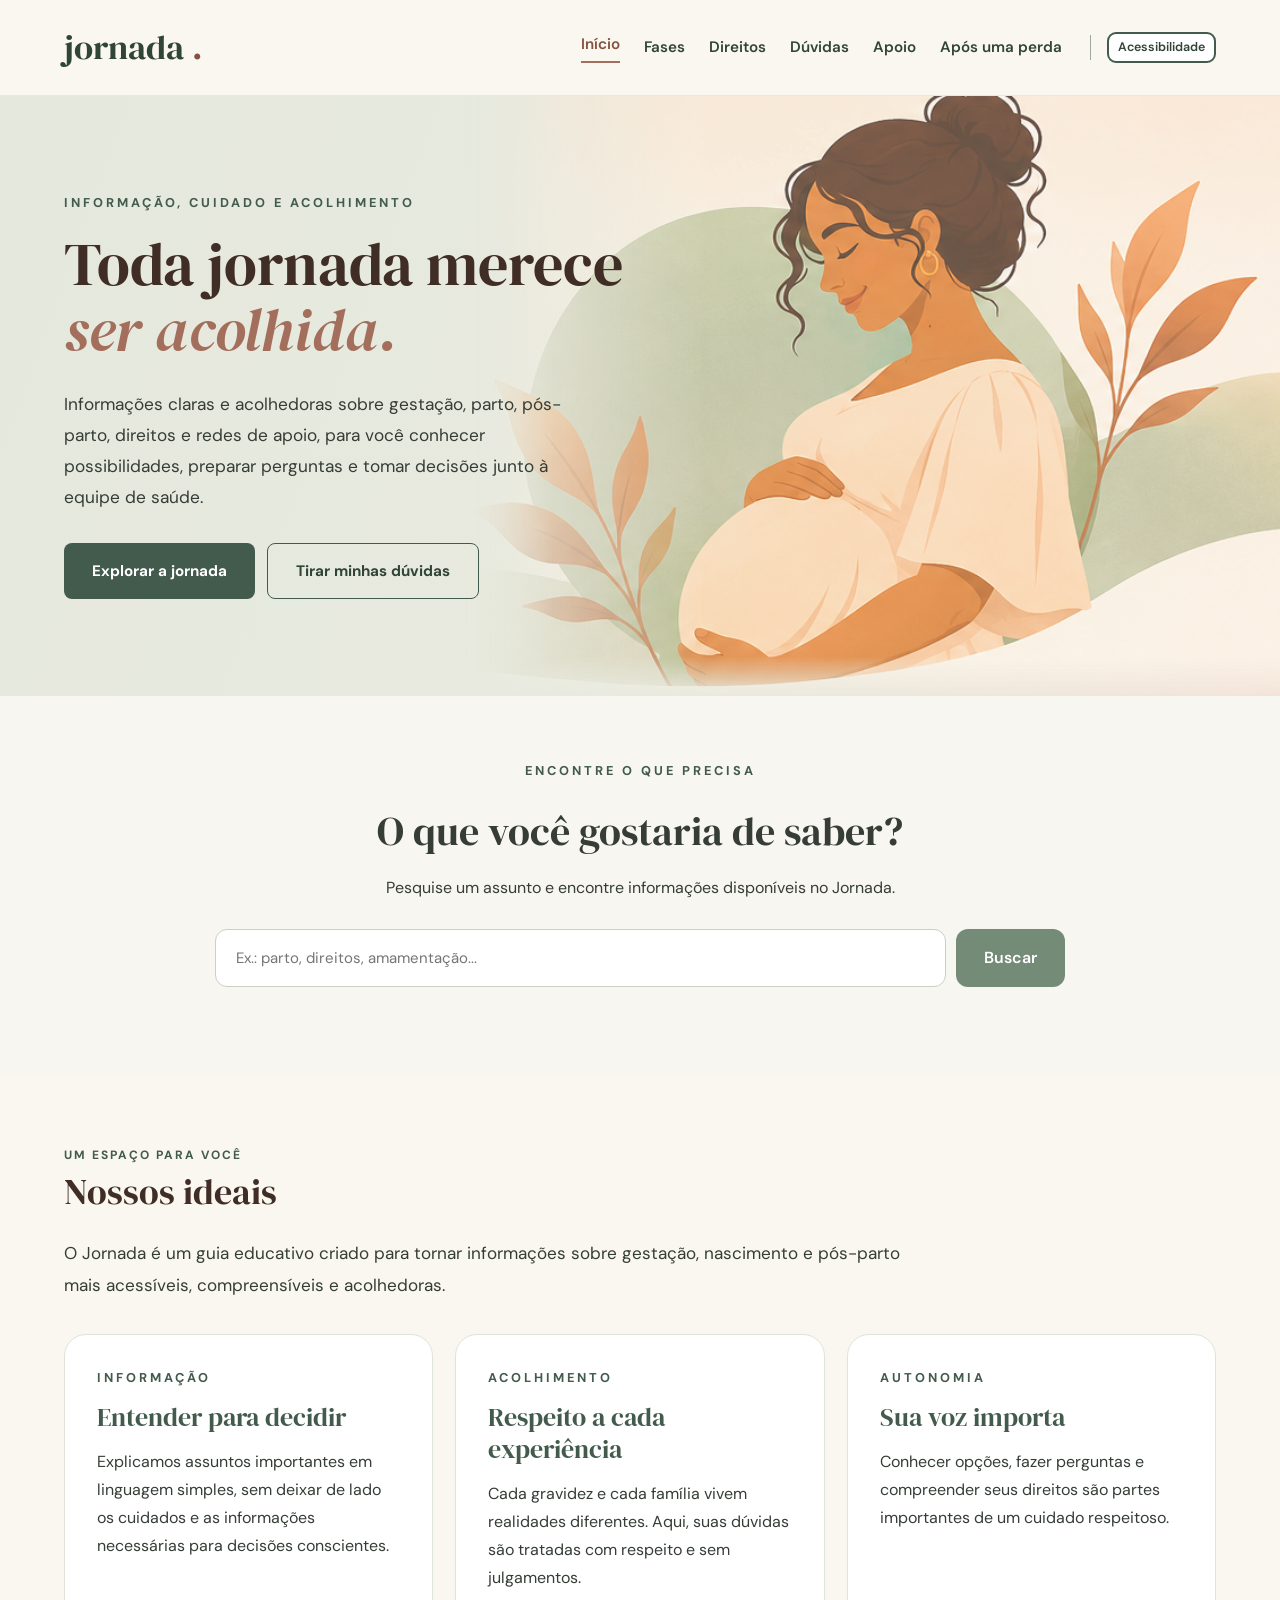
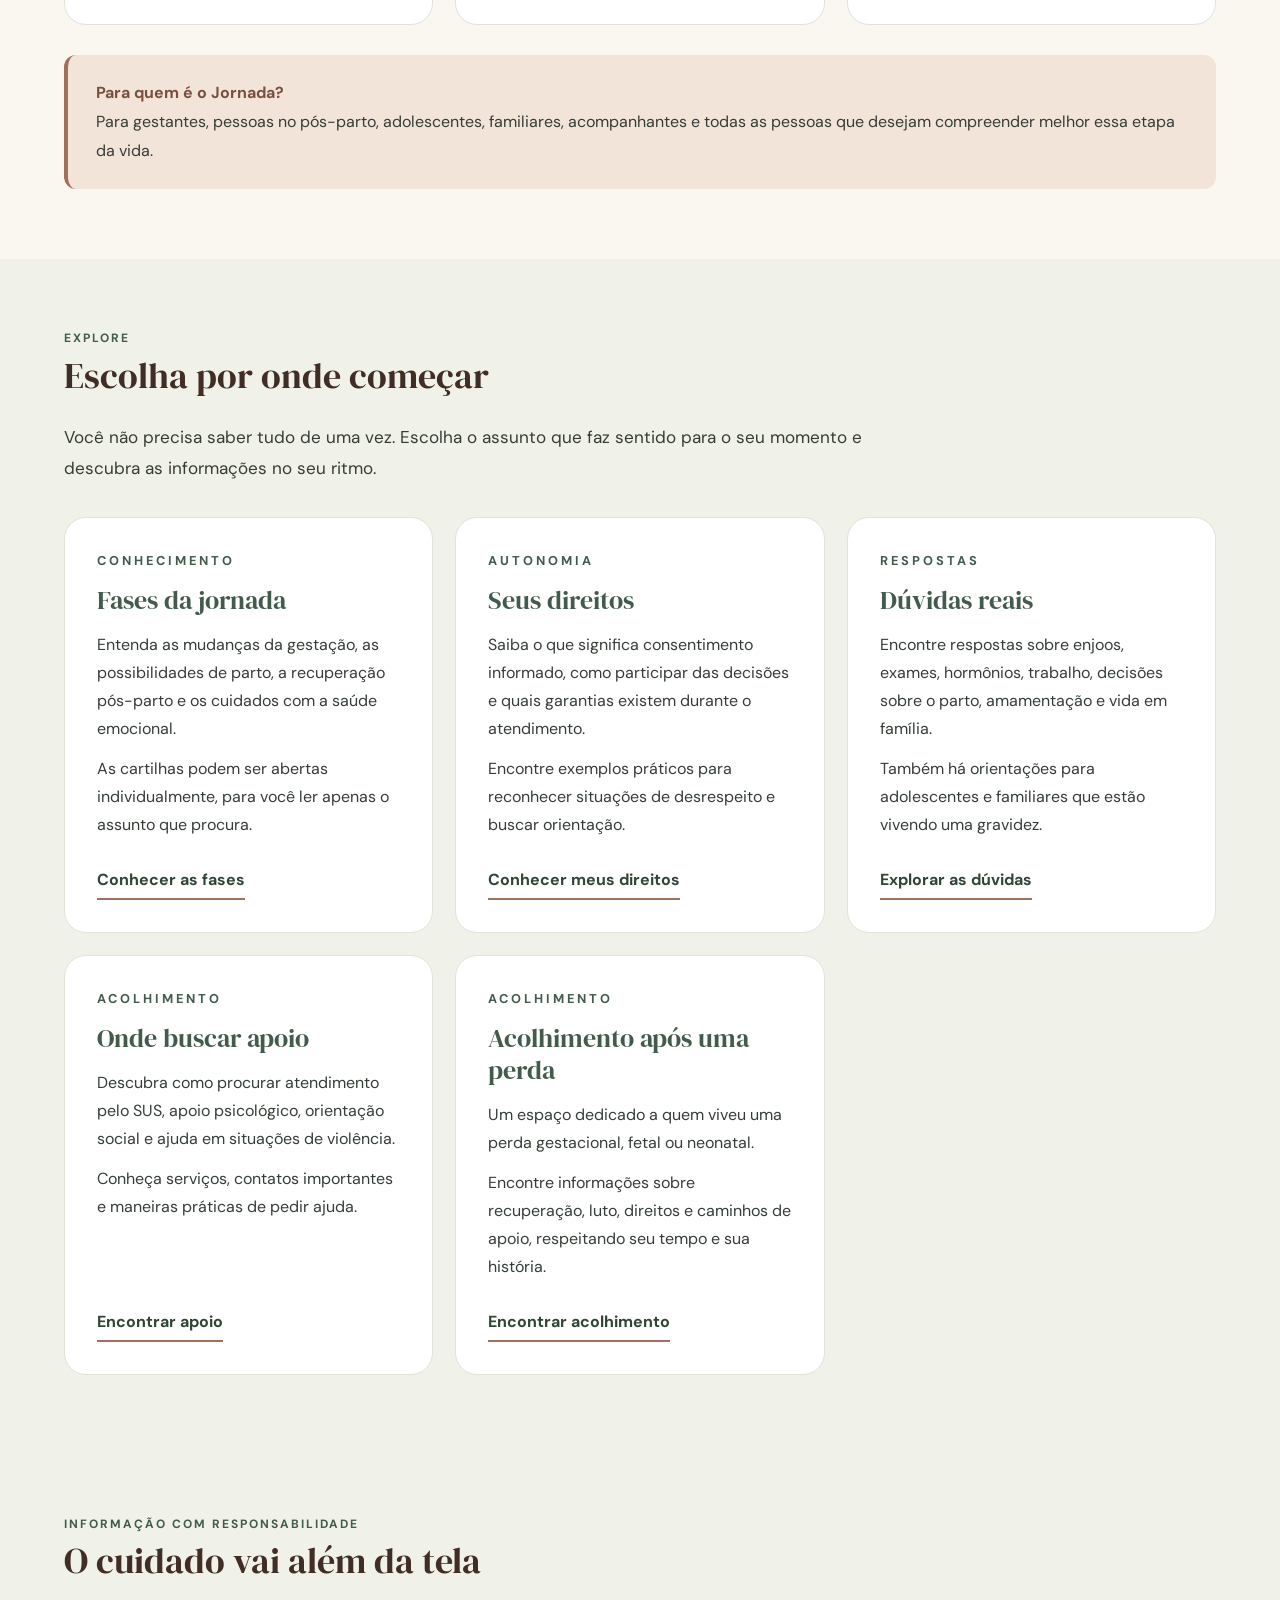
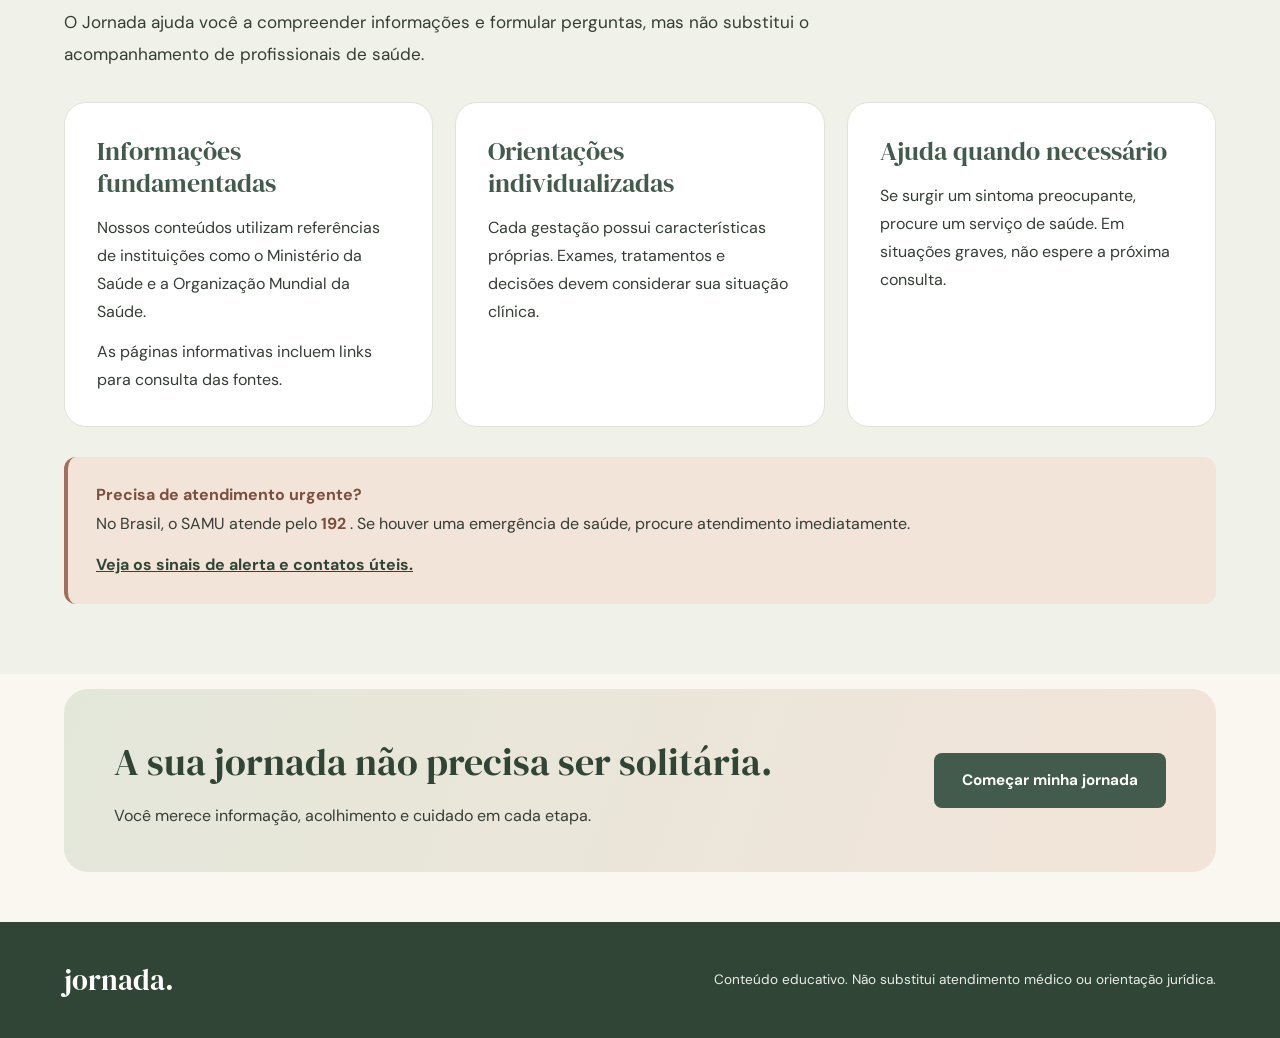
==== commit 852d51a8: "Add files via upload" ====
--- a/index.html
+++ b/index.html
@@ -3,9 +3,9 @@
  <head>
   <meta charset="utf-8"/>
   <meta content="width=device-width, initial-scale=1.0" name="viewport"/>
-  <meta content="Jornada: um espa&ccedil;o acolhedor para entender a gesta&ccedil;&atilde;o, o parto, o p&oacute;s-parto, conhecer seus direitos e encontrar apoio." name="description"/>
+  <meta content="Jornada: um espaço acolhedor para entender a gestação, o parto, o pós-parto, conhecer seus direitos e encontrar apoio." name="description"/>
   <title>
-   Jornada | Informa&ccedil;&atilde;o e acolhimento
+   Jornada | Informação e acolhimento
   </title>
   <link href="https://fonts.googleapis.com" rel="preconnect"/>
   <link crossorigin="" href="https://fonts.gstatic.com" rel="preconnect"/>
@@ -16,7 +16,7 @@
  </head>
  <body>
   <a class="pular-conteudo" href="#conteudo">
-   Pular para o conte&uacute;do
+   Pular para o conteúdo
   </a>
   <header class="topo">
    <div class="container cabecalho">
@@ -28,7 +28,7 @@
     </a>
     <nav aria-label="Menu principal" class="menu">
      <a aria-current="page" href="index.html">
-      In&iacute;cio
+      Início
      </a>
      <a href="fases.html">
       Fases
@@ -37,13 +37,13 @@
       Direitos
      </a>
      <a href="duvidas.html">
-      D&uacute;vidas
+      Dúvidas
      </a>
      <a href="apoio.html">
       Apoio
      </a>
      <a href="perda.html">
-      Ap&oacute;s uma perda
+      Após uma perda
      </a>
     </nav>
     <button aria-controls="painel-acessibilidade" aria-expanded="false" class="botao-acessibilidade" type="button">
@@ -51,10 +51,11 @@
     </button>
    </div>
   </header>
-  <section aria-label="Prefer&ecirc;ncias de acessibilidade" class="painel-acessibilidade" hidden="" id="painel-acessibilidade">
+
+  <section aria-label="Preferências de acessibilidade" class="painel-acessibilidade" hidden="" id="painel-acessibilidade">
    <div class="container painel-acessibilidade-conteudo">
     <strong>
-     Prefer&ecirc;ncias de acessibilidade
+     Preferências de acessibilidade
     </strong>
     <div class="painel-acessibilidade-opcoes">
      <button data-tamanho="normal" type="button">
@@ -72,21 +73,14 @@
     </div>
    </div>
   </section>
+
   <main id="conteudo">
    <section class="hero">
-    <details class="descricao-ilustracao">
-     <summary>
-      Sobre a ilustra&ccedil;&atilde;o
-     </summary>
-     <p>
-      Ilustra&ccedil;&atilde;o em aquarela sobre cuidado e maternidade.
-     </p>
-    </details>
 
     <div class="container hero-conteudo">
      <div class="hero-texto">
       <p class="etiqueta">
-       INFORMA&Ccedil;&Atilde;O, CUIDADO E ACOLHIMENTO
+       INFORMAÇÃO, CUIDADO E ACOLHIMENTO
       </p>
       <h1>
        Toda jornada merece
@@ -95,20 +89,22 @@
        </em>
       </h1>
       <p class="hero-descricao">
-       Informa&ccedil;&otilde;es claras e acolhedoras sobre gesta&ccedil;&atilde;o, parto, p&oacute;s-parto, direitos e redes de apoio, para voc&ecirc; conhecer possibilidades, preparar perguntas e tomar decis&otilde;es junto &agrave; equipe de sa&uacute;de.
+       Informações claras e acolhedoras sobre gestação, parto, pós-parto, direitos e redes de apoio,
+       para você conhecer possibilidades, preparar perguntas e tomar decisões junto à equipe de
+       saúde.
       </p>
       <div class="hero-botoes">
        <a class="botao botao-primario" href="fases.html">
         Explorar a jornada
        </a>
        <a class="botao botao-secundario" href="duvidas.html">
-        Tirar minhas d&uacute;vidas
+        Tirar minhas dúvidas
        </a>
       </div>
      </div>
 
      <div class="hero-imagem">
-      <img alt="Ilustra&ccedil;&atilde;o acolhedora que representa a maternidade e o cuidado durante a jornada." src="assets/ilustracao-jornada.png" title="Ilustra&ccedil;&atilde;o em aquarela sobre cuidado e maternidade."/>
+      <img alt="Ilustração acolhedora que representa a maternidade e o cuidado durante a jornada." src="assets/ilustracao-jornada.png" data-descricao="Ilustração em aquarela sobre cuidado e maternidade." tabindex="0"/>
      </div>
     </div>
    </section>
@@ -119,17 +115,17 @@
       ENCONTRE O QUE PRECISA
      </p>
      <h2 id="titulo-busca">
-      O que voc&ecirc; gostaria de saber?
+      O que você gostaria de saber?
      </h2>
      <p>
-      Pesquise um assunto e encontre informa&ccedil;&otilde;es
-          dispon&iacute;veis no Jornada.
+      Pesquise um assunto e encontre informações
+          disponíveis no Jornada.
      </p>
      <form class="form-busca" id="form-busca" role="search">
       <label class="sr-only" for="campo-busca">
        Pesquisar assuntos
       </label>
-      <input autocomplete="off" id="campo-busca" name="busca" placeholder="Ex.: parto, direitos, amamenta&ccedil;&atilde;o..." required="" type="search"/>
+      <input autocomplete="off" id="campo-busca" name="busca" placeholder="Ex.: parto, direitos, amamentação..." required="" type="search"/>
       <button type="submit">
        Buscar
       </button>
@@ -144,7 +140,7 @@
      <div class="titulo-secao">
       <div>
        <p class="etiqueta">
-        UM ESPA&Ccedil;O PARA VOC&Ecirc;
+        UM ESPAÇO PARA VOCÊ
        </p>
        <h2>
         Nossos ideais
@@ -152,15 +148,15 @@
       </div>
      </div>
      <p class="introducao-secao">
-      O Jornada &eacute; um guia educativo criado
-          para tornar informa&ccedil;&otilde;es sobre gesta&ccedil;&atilde;o,
-          nascimento e p&oacute;s-parto mais acess&iacute;veis,
-          compreens&iacute;veis e acolhedoras.
+      O Jornada é um guia educativo criado
+          para tornar informações sobre gestação,
+          nascimento e pós-parto mais acessíveis,
+          compreensíveis e acolhedoras.
      </p>
      <div class="grade-interna">
       <article class="card-interno">
        <p class="etiqueta">
-        INFORMA&Ccedil;&Atilde;O
+        INFORMAÇÃO
        </p>
        <h3>
         Entender para decidir
@@ -168,8 +164,8 @@
        <p>
         Explicamos assuntos importantes
               em linguagem simples, sem deixar
-              de lado os cuidados e as informa&ccedil;&otilde;es
-              necess&aacute;rias para decis&otilde;es conscientes.
+              de lado os cuidados e as informações
+              necessárias para decisões conscientes.
        </p>
       </article>
 
@@ -178,12 +174,12 @@
         ACOLHIMENTO
        </p>
        <h3>
-        Respeito a cada experi&ecirc;ncia
-       </h3>
-       <p>
-        Cada gravidez e cada fam&iacute;lia
+        Respeito a cada experiência
+       </h3>
+       <p>
+        Cada gravidez e cada família
               vivem realidades diferentes.
-              Aqui, suas d&uacute;vidas s&atilde;o tratadas
+              Aqui, suas dúvidas são tratadas
               com respeito e sem julgamentos.
        </p>
       </article>
@@ -196,9 +192,9 @@
         Sua voz importa
        </h3>
        <p>
-        Conhecer op&ccedil;&otilde;es, fazer perguntas
+        Conhecer opções, fazer perguntas
               e compreender seus direitos
-              s&atilde;o partes importantes
+              são partes importantes
               de um cuidado respeitoso.
        </p>
       </article>
@@ -206,10 +202,10 @@
 
      <div class="nota-interna">
       <strong>
-       Para quem &eacute; o Jornada?
+       Para quem é o Jornada?
       </strong>
       <p>
-       Para gestantes, pessoas no p&oacute;s-parto,
+       Para gestantes, pessoas no pós-parto,
             adolescentes, familiares, acompanhantes
             e todas as pessoas que desejam compreender
             melhor essa etapa da vida.
@@ -226,15 +222,15 @@
         EXPLORE
        </p>
        <h2>
-        Escolha por onde come&ccedil;ar
+        Escolha por onde começar
        </h2>
       </div>
      </div>
      <p class="introducao-secao">
-      Voc&ecirc; n&atilde;o precisa saber tudo de uma vez.
+      Você não precisa saber tudo de uma vez.
           Escolha o assunto que faz sentido
           para o seu momento e descubra
-          as informa&ccedil;&otilde;es no seu ritmo.
+          as informações no seu ritmo.
      </p>
      <div class="grade-interna">
       <article class="card-interno">
@@ -245,14 +241,14 @@
         Fases da jornada
        </h3>
        <p>
-        Entenda as mudan&ccedil;as da gesta&ccedil;&atilde;o,
+        Entenda as mudanças da gestação,
               as possibilidades de parto,
-              a recupera&ccedil;&atilde;o p&oacute;s-parto
-              e os cuidados com a sa&uacute;de emocional.
+              a recuperação pós-parto
+              e os cuidados com a saúde emocional.
        </p>
        <p>
         As cartilhas podem ser abertas
-              individualmente, para voc&ecirc; ler
+              individualmente, para você ler
               apenas o assunto que procura.
        </p>
        <a class="link-interno" href="fases.html">
@@ -270,13 +266,13 @@
        <p>
         Saiba o que significa consentimento
               informado, como participar
-              das decis&otilde;es e quais garantias
+              das decisões e quais garantias
               existem durante o atendimento.
        </p>
        <p>
-        Encontre exemplos pr&aacute;ticos
-              para reconhecer situa&ccedil;&otilde;es
-              de desrespeito e buscar orienta&ccedil;&atilde;o.
+        Encontre exemplos práticos
+              para reconhecer situações
+              de desrespeito e buscar orientação.
        </p>
        <a class="link-interno" href="direitos.html">
         Conhecer meus direitos
@@ -288,21 +284,21 @@
         RESPOSTAS
        </p>
        <h3>
-        D&uacute;vidas reais
+        Dúvidas reais
        </h3>
        <p>
         Encontre respostas sobre enjoos,
-              exames, horm&ocirc;nios, trabalho,
-              decis&otilde;es sobre o parto,
-              amamenta&ccedil;&atilde;o e vida em fam&iacute;lia.
-       </p>
-       <p>
-        Tamb&eacute;m h&aacute; orienta&ccedil;&otilde;es para
+              exames, hormônios, trabalho,
+              decisões sobre o parto,
+              amamentação e vida em família.
+       </p>
+       <p>
+        Também há orientações para
               adolescentes e familiares
-              que est&atilde;o vivendo uma gravidez.
+              que estão vivendo uma gravidez.
        </p>
        <a class="link-interno" href="duvidas.html">
-        Explorar as d&uacute;vidas
+        Explorar as dúvidas
        </a>
       </article>
 
@@ -315,13 +311,13 @@
        </h3>
        <p>
         Descubra como procurar atendimento
-              pelo SUS, apoio psicol&oacute;gico,
-              orienta&ccedil;&atilde;o social e ajuda
-              em situa&ccedil;&otilde;es de viol&ecirc;ncia.
-       </p>
-       <p>
-        Conhe&ccedil;a servi&ccedil;os, contatos
-              importantes e maneiras pr&aacute;ticas
+              pelo SUS, apoio psicológico,
+              orientação social e ajuda
+              em situações de violência.
+       </p>
+       <p>
+        Conheça serviços, contatos
+              importantes e maneiras práticas
               de pedir ajuda.
        </p>
        <a class="link-interno" href="apoio.html">
@@ -334,16 +330,16 @@
         ACOLHIMENTO
        </p>
        <h3>
-        Acolhimento ap&oacute;s uma perda
-       </h3>
-       <p>
-        Um espa&ccedil;o dedicado a quem viveu
+        Acolhimento após uma perda
+       </h3>
+       <p>
+        Um espaço dedicado a quem viveu
               uma perda gestacional, fetal ou neonatal.
        </p>
        <p>
-        Encontre informa&ccedil;&otilde;es sobre recupera&ccedil;&atilde;o,
+        Encontre informações sobre recuperação,
               luto, direitos e caminhos de apoio,
-              respeitando seu tempo e sua hist&oacute;ria.
+              respeitando seu tempo e sua história.
        </p>
        <a class="link-interno" href="perda.html">
         Encontrar acolhimento
@@ -358,57 +354,57 @@
      <div class="titulo-secao">
       <div>
        <p class="etiqueta">
-        INFORMA&Ccedil;&Atilde;O COM RESPONSABILIDADE
+        INFORMAÇÃO COM RESPONSABILIDADE
        </p>
        <h2>
-        O cuidado vai al&eacute;m da tela
+        O cuidado vai além da tela
        </h2>
       </div>
      </div>
      <p class="introducao-secao">
-      O Jornada ajuda voc&ecirc; a compreender
-          informa&ccedil;&otilde;es e formular perguntas,
-          mas n&atilde;o substitui o acompanhamento
-          de profissionais de sa&uacute;de.
+      O Jornada ajuda você a compreender
+          informações e formular perguntas,
+          mas não substitui o acompanhamento
+          de profissionais de saúde.
      </p>
      <div class="grade-interna">
       <article class="card-interno">
        <h3>
-        Informa&ccedil;&otilde;es fundamentadas
-       </h3>
-       <p>
-        Nossos conte&uacute;dos utilizam
-              refer&ecirc;ncias de institui&ccedil;&otilde;es
-              como o Minist&eacute;rio da Sa&uacute;de
-              e a Organiza&ccedil;&atilde;o Mundial da Sa&uacute;de.
-       </p>
-       <p>
-        As p&aacute;ginas informativas incluem
+        Informações fundamentadas
+       </h3>
+       <p>
+        Nossos conteúdos utilizam
+              referências de instituições
+              como o Ministério da Saúde
+              e a Organização Mundial da Saúde.
+       </p>
+       <p>
+        As páginas informativas incluem
               links para consulta das fontes.
        </p>
       </article>
 
       <article class="card-interno">
        <h3>
-        Orienta&ccedil;&otilde;es individualizadas
-       </h3>
-       <p>
-        Cada gesta&ccedil;&atilde;o possui caracter&iacute;sticas
-              pr&oacute;prias. Exames, tratamentos
-              e decis&otilde;es devem considerar
-              sua situa&ccedil;&atilde;o cl&iacute;nica.
-       </p>
-      </article>
-
-      <article class="card-interno">
-       <h3>
-        Ajuda quando necess&aacute;rio
+        Orientações individualizadas
+       </h3>
+       <p>
+        Cada gestação possui características
+              próprias. Exames, tratamentos
+              e decisões devem considerar
+              sua situação clínica.
+       </p>
+      </article>
+
+      <article class="card-interno">
+       <h3>
+        Ajuda quando necessário
        </h3>
        <p>
         Se surgir um sintoma preocupante,
-              procure um servi&ccedil;o de sa&uacute;de.
-              Em situa&ccedil;&otilde;es graves, n&atilde;o espere
-              a pr&oacute;xima consulta.
+              procure um serviço de saúde.
+              Em situações graves, não espere
+              a próxima consulta.
        </p>
       </article>
      </div>
@@ -423,12 +419,12 @@
         192
        </strong>
        .
-            Se houver uma emerg&ecirc;ncia de sa&uacute;de,
+            Se houver uma emergência de saúde,
             procure atendimento imediatamente.
       </p>
       <p>
        <a href="apoio.html#urgencias">
-        Veja os sinais de alerta e contatos &uacute;teis.
+        Veja os sinais de alerta e contatos úteis.
        </a>
       </p>
      </div>
@@ -439,32 +435,33 @@
     <div class="container faixa-conteudo">
      <div>
       <h2>
-       A sua jornada n&atilde;o precisa ser solit&aacute;ria.
+       A sua jornada não precisa ser solitária.
       </h2>
       <p>
-       Voc&ecirc; merece informa&ccedil;&atilde;o,
+       Você merece informação,
             acolhimento e cuidado
             em cada etapa.
       </p>
      </div>
      <a class="botao botao-primario" href="fases.html">
-      Come&ccedil;ar minha jornada
+      Começar minha jornada
      </a>
     </div>
    </section>
   </main>
+
   <footer class="rodape">
    <div class="container">
     <p class="rodape-logo">
      jornada.
     </p>
     <p>
-     Conte&uacute;do educativo. N&atilde;o substitui
-        atendimento m&eacute;dico ou orienta&ccedil;&atilde;o jur&iacute;dica.
+     Conteúdo educativo. Não substitui
+        atendimento médico ou orientação jurídica.
     </p>
    </div>
   </footer>
-  <button aria-label="Voltar ao topo da p&aacute;gina" class="voltar-topo" id="voltar-topo" title="Voltar ao topo" type="button">
+  <button aria-label="Voltar ao topo da página" class="voltar-topo" id="voltar-topo" title="Voltar ao topo" type="button">
    <svg aria-hidden="true" fill="none" height="22" stroke="currentColor" stroke-linecap="round" stroke-linejoin="round" stroke-width="2" viewbox="0 0 24 24" width="22">
     <path d="M12 19V5">
     </path>
--- a/css/style.css
+++ b/css/style.css
@@ -1416,6 +1416,7 @@
 
 }
 
+.cartilha-conteudo h3,
 .cartilha-conteudo h4 {
 
   margin: 22px 0 8px;
@@ -1825,7 +1826,6 @@
   }
 
 }
-
 
 /* Ajustes integrados de consistência */
 .pagina-apresentacao p:not(.etiqueta) {
@@ -2011,7 +2011,7 @@
   position:relative; display:grid; place-items:center; flex:0 0 34px;
   width:34px; height:34px; padding:0; border-radius:50%;
   background:#e8ede5; color:#536c55;
-  font-size:0; line-height:0; 
+  font-size:0; line-height:0;
   transition:transform .2s;
 }
 
@@ -2030,7 +2030,8 @@
 
 .pagina-fases .cartilha-conteudo {border-top:1px solid #edf0e9;padding:8px 27px 27px;line-height:1.8;color:#49544a;overflow-wrap:anywhere;}
 
-.pagina-fases .cartilha-conteudo h4 {margin:22px 0 8px;color:#4e6952;font-size:1rem;}
+.pagina-fases .cartilha-conteudo h3,
+.cartilha-conteudo h4 {margin:22px 0 8px;color:#4e6952;font-size:1rem;}
 
 .pagina-fases .cartilha-conteudo p,.pagina-fases .cartilha-conteudo ul {margin:0 0 14px;}
 
@@ -2094,8 +2095,6 @@
 
 .pagina-fases .orientacao-cartilhas p:last-child { margin-bottom: 0; }
 
-
-
 /* Estilos exclusivos do checklist da página Fases */
 .cartilha-checklist{display:grid;gap:.55rem;margin:1rem 0 1.25rem}
 
@@ -2106,7 +2105,6 @@
 .cartilha-checklist input:checked+span{text-decoration:line-through;opacity:.7}
 
 .cartilha-checklist input:focus-visible{outline:3px solid #a36340;outline-offset:3px}
-
 
 /* Orientação antes das cartilhas */
 .pagina-fases .orientacao-cartilhas {
@@ -2135,7 +2133,6 @@
   .pagina-fases .orientacao-cartilhas + .secao-interna { padding-top: 50px; }
 }
 
-
 /* Checklist do pré-natal: integrado às cartilhas existentes */
 .cartilha-checklist{display:grid;gap:.55rem;margin:1rem 0 1.25rem}
 
@@ -2147,9 +2144,6 @@
 
 .cartilha-checklist input:focus-visible{outline:3px solid #a36340;outline-offset:3px}
 
-
-
-
 /* Ilustração inicial com transparência uniforme */
 .hero-imagem img { opacity: .72; }
 
@@ -2170,8 +2164,8 @@
 
 .checklist-jornada input:checked + span { text-decoration: line-through; opacity: .7; }
 
-
 /* Ajustes aprovados: apresentação e acessibilidade */
+
 /* A página Início permanece maior e mais destacada. */
 .hero-conteudo { min-height: 600px; }
 
@@ -2217,7 +2211,7 @@
 
 .painel-acessibilidade-opcoes button[aria-pressed="true"] { background: var(--verde-escuro); color: white; }
 
-button:focus-visible, input:focus-visible, .descricao-ilustracao summary:focus-visible {
+button:focus-visible, input:focus-visible {
   outline: 3px solid #6d3d2c; outline-offset: 3px;
 }
 
@@ -2227,29 +2221,6 @@
 
 /* Texto pequeno terracota mais escuro; a paleta decorativa é preservada. */
 .menu a:hover, .menu a[aria-current="page"], .logo span { color: #83513f; }
-
-/* Descrição opcional: funciona com mouse, teclado e toque. */
-.hero, .pagina-apresentacao { position: relative; }
-
-.descricao-ilustracao {
-  position: absolute; bottom: 10px; right: max(5%, calc((100vw - 1320px) / 2));
-  z-index: 8; max-width: min(340px, 85vw); font-size: .85rem;
-}
-
-.descricao-ilustracao summary {
-  display: inline-block; cursor: pointer; padding: 5px 10px;
-  background: #fffdf9; color: #304536; border: 1px solid #819586;
-  border-radius: 8px; list-style: none;
-}
-
-.descricao-ilustracao summary::-webkit-details-marker { display: none; }
-
-.descricao-ilustracao p {
-  padding: 9px 12px; margin-top: 5px; background: #fffdf9;
-  color: #304536; border: 1px solid #819586; border-radius: 8px;
-}
-
-/* A descrição também pode ser aberta ao clicar no texto. */
 
 /* Alto contraste opcional: não muda o tema original quando desligado. */
 html.alto-contraste body { color: #111 !important; background: #fff !important; }
@@ -2280,7 +2251,6 @@
   .hero-conteudo { min-height: 0; }
   .hero-texto h1 { font-size: clamp(2.8rem, 9vw, 4rem); }
   .pagina-fases .pagina-apresentacao { padding: 42px 0; }
-  .descricao-ilustracao { right: 5%; bottom: 8px; }
 }
 
 /* Permite visualizar a descrição nativa ao passar o mouse na imagem. */
@@ -2297,9 +2267,6 @@
 @media (max-width: 700px) {
   .pagina-fases .pagina-apresentacao { padding: 38px 0; }
 }
-
-
-
 
 /* Refinamento solicitado: cabeçalhos e cores das páginas. */
 .hero-texto h1 {
@@ -2338,11 +2305,6 @@
   font-size: .78rem;
 }
 
-/* Descrição da ilustração junto à borda direita. */
-.descricao-ilustracao {
-  right: 12px;
-}
-
 @media (max-width: 700px) {
   .hero-texto h1 {
     font-size: clamp(2.5rem, 8vw, 3.5rem);
@@ -2364,8 +2326,6 @@
     font-size: clamp(2rem, 6vw, 2.65rem);
   }
 
-
-
   .cabecalho {
     min-height: 0;
     padding-bottom: 48px;
@@ -2375,12 +2335,7 @@
     right: 0;
     bottom: 8px;
   }
-
-  .descricao-ilustracao {
-    right: 8px;
-  }
-}
-
+}
 
 /* Ajustes finais solicitados: menu, apresentação e cartilhas */
 
@@ -2493,6 +2448,7 @@
     padding-bottom: 15px;
     gap: 10px;
   }
+
   .cabecalho .menu { gap: 12px; }
   .cabecalho .botao-acessibilidade { margin-left: 6px; }
 }
@@ -2518,3 +2474,29 @@
   .cabecalho .menu::after { height: 20px; }
   .cabecalho .botao-acessibilidade { margin-left: 0; }
 }
+
+/* Descrições das ilustrações: mouse e teclado, sem botão adicional. */
+.hero-imagem img[data-descricao],
+.pagina-apresentacao img[data-descricao] {
+  pointer-events: auto !important;
+}
+
+.hero-imagem img[data-descricao]:focus-visible,
+.pagina-apresentacao img[data-descricao]:focus-visible {
+  outline: 3px solid #6d3d2c;
+  outline-offset: 5px;
+}
+
+.tooltip-ilustracao {
+  position: fixed;
+  z-index: 9999;
+  max-width: min(320px, calc(100vw - 24px));
+  padding: 10px 14px;
+  border: 1px solid #819586;
+  border-radius: 9px;
+  background: #fffdf9;
+  color: #304536;
+  font: 500 0.875rem/1.5 'DM Sans', Arial, sans-serif;
+  box-shadow: 0 4px 14px rgba(35, 48, 39, .14);
+  pointer-events: none;
+}
